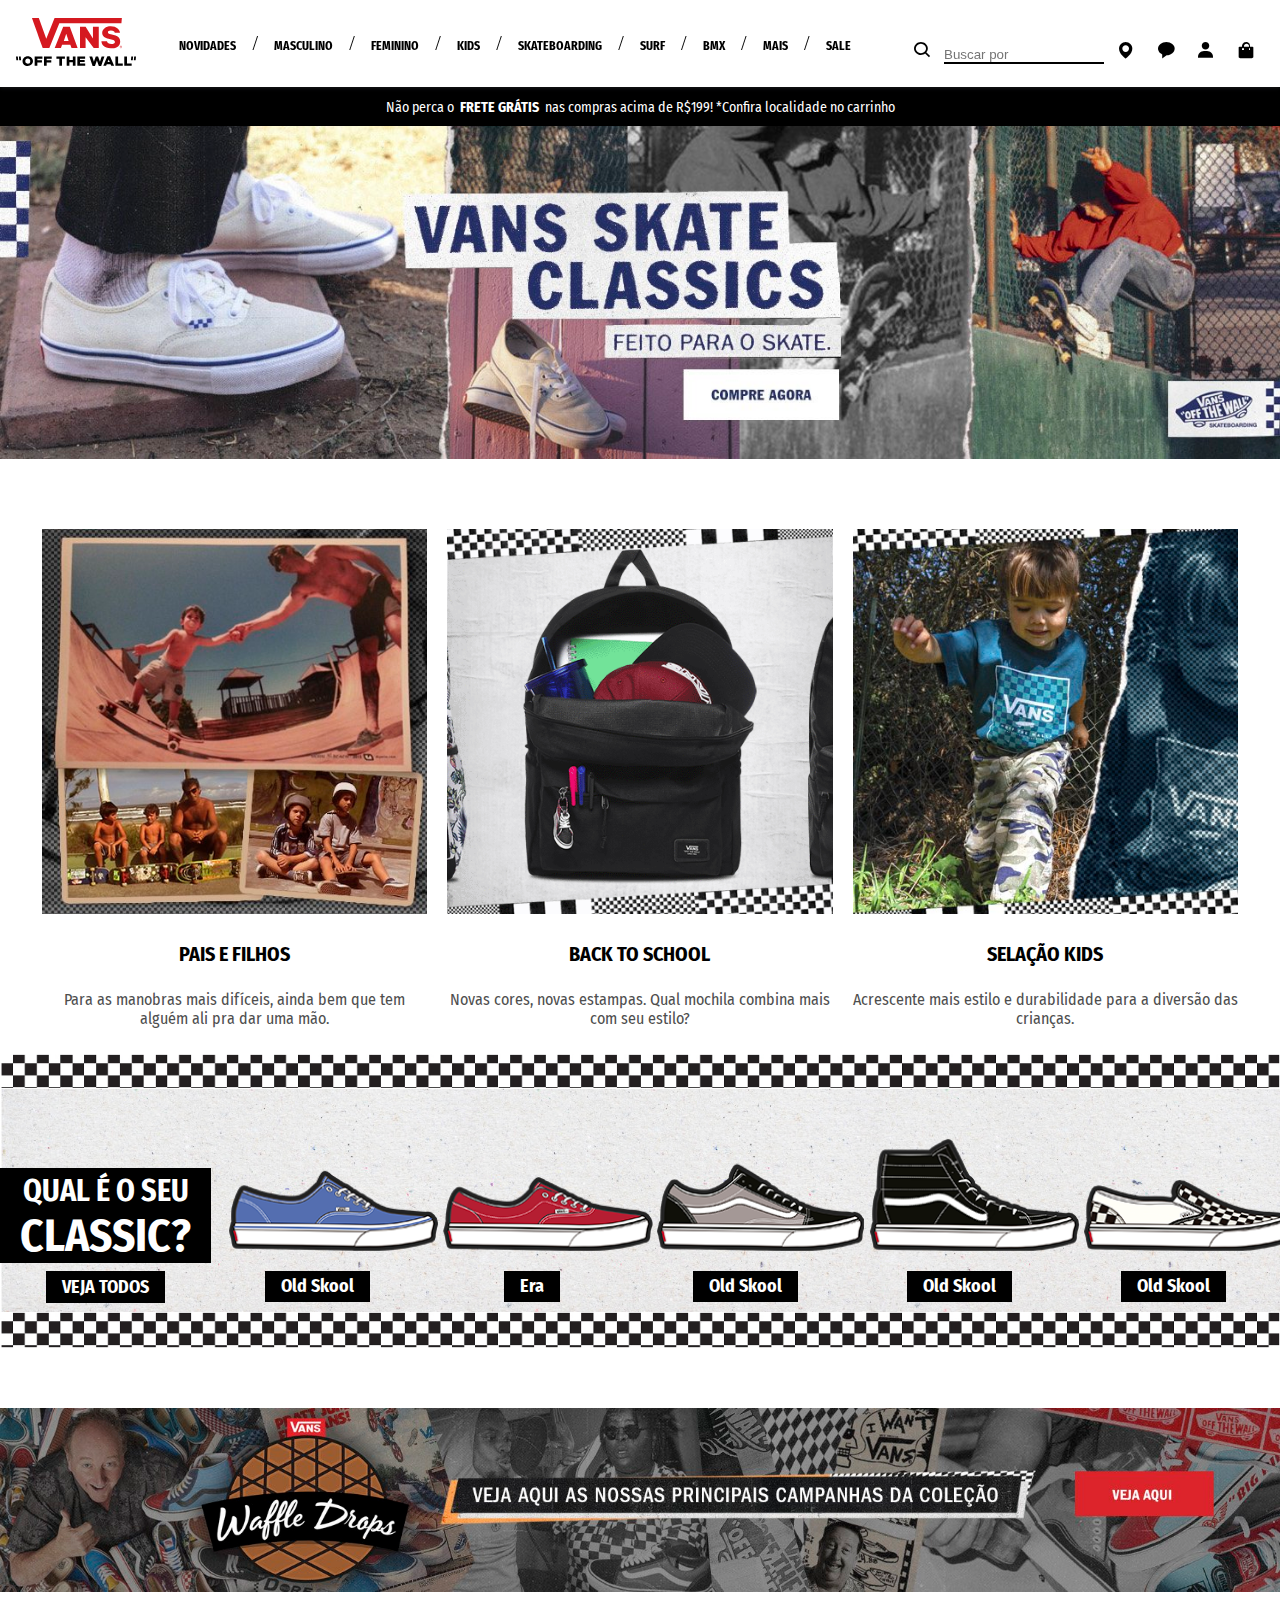
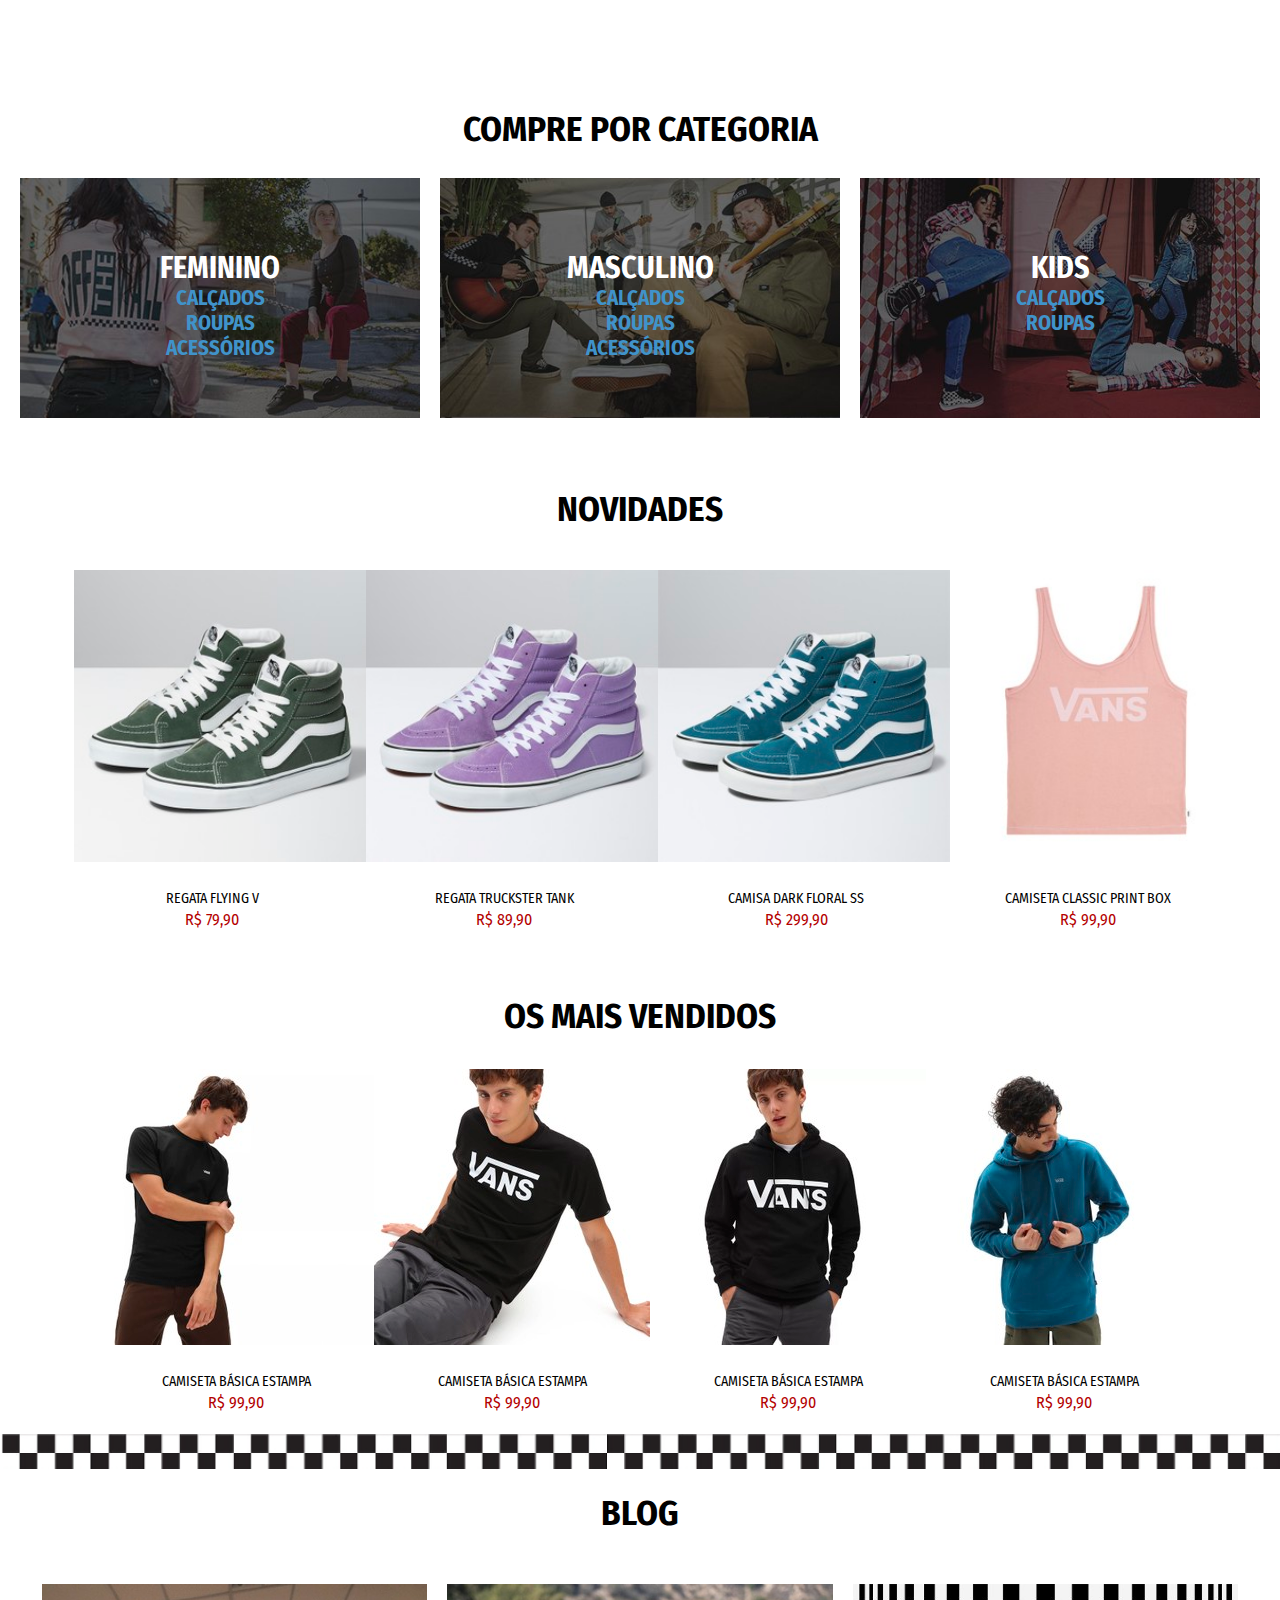
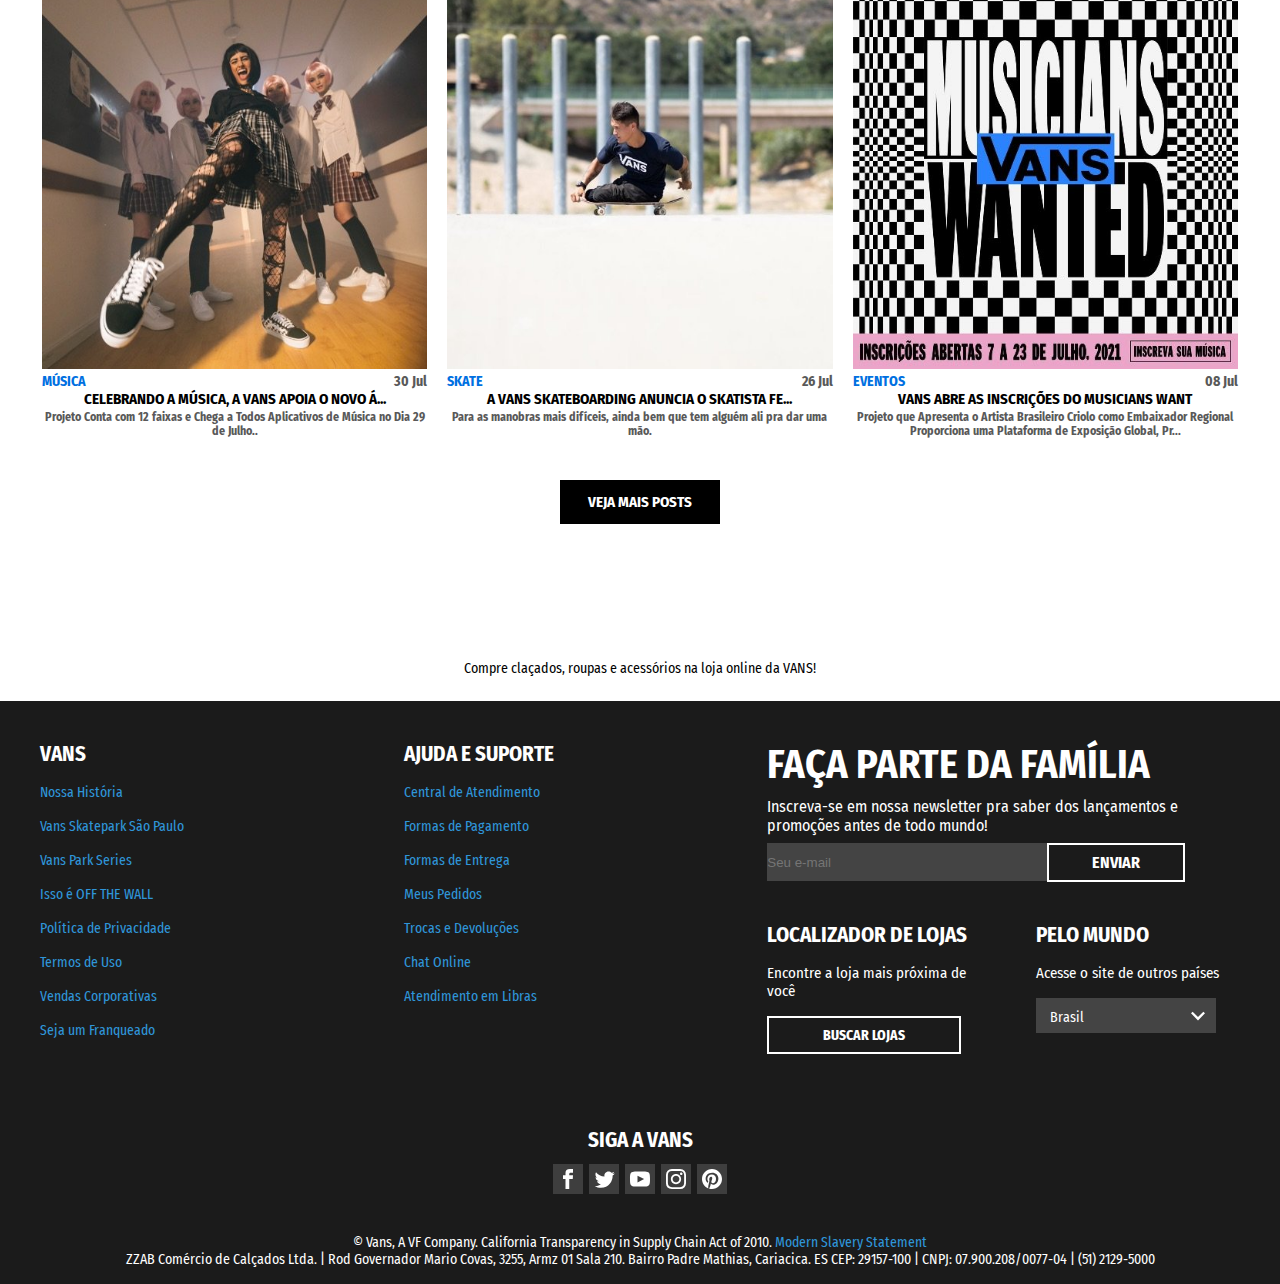
==== index.html @ bdd68782 "Adição de arquivos" ====
<!DOCTYPE html>
<html lang="en">

<head>
  <meta charset="UTF-8">
  <meta http-equiv="X-UA-Compatible" content="IE=edge">
  <meta name="viewport" content="width=device-width, initial-scale=1.0">
  <title>Vans, Tênis, Roupas, Acessórios e mais. Entre e conheça!</title>
  <link rel="icon" href="assets/img-home/vans-logo-favicon.png">
  <link rel="stylesheet" href="assets/css/style.css">
  <link href='https://unpkg.com/boxicons@2.0.8/css/boxicons.min.css' rel='stylesheet'>
</head>

<body>
  <div class="wrapper-body">
    <!-- *** HEADER *** -->
    <header class="l-header">
      <nav class="nav">
        <div class="nav__logo">
          <a href="#"><img src="assets/img-home/vans-schutz-2021-28-hotfix_1-version.svg" alt=""></a>
        </div>
        <div class="nav__menu" id="nav-menu">
          <ul class="nav__list">
            <li class="nav__item"><a href="#" class="nav__link">NOVIDADES</a></li> /
            <li class="nav__item"><a href="#" class="nav__link">MASCULINO</a></li> /
            <li class="nav__item"><a href="#" class="nav__link">FEMININO</a></li> /
            <li class="nav__item"><a href="#" class="nav__link">KIDS</a></li> /
            <li class="nav__item"><a href="#" class="nav__link">SKATEBOARDING</a></li> /
            <li class="nav__item"><a href="#" class="nav__link">SURF</a></li> /
            <li class="nav__item"><a href="#" class="nav__link">BMX</a></li> /
            <li class="nav__item"><a href="#" class="nav__link">MAIS</a></li> /
            <li class="nav__item"><a href="#" class="nav__link">SALE</a></li>
          </ul>
        </div>
        <div class="tool__menu" id="nav-ferramentas">
          <ul class="tool__list">
            <li class="tool__item"><a href="#"></a><i class='bx bx-search'></i></a></li>
            <li class="tool__item"><input class="busca" type="text" placeholder="Buscar por"></li>
            <li class="tool__item"><a href="#"><i class='bx bxs-map'></i></a></li>
            <li class="tool__item"><a href="#"><i class='bx bxs-message-rounded'></i></a></li>
            <li class="tool__item"><a href="#"><i class='bx bxs-user'></i></a></li>
            <li class="tool__item"><a href="#"><i class='bx bxs-shopping-bag'></i></a></li>
          </ul>
        </div>
      </nav>
    </header>
    <!--*** HOME ***-->
    <!--=== CARROSSEL PRETO ===-->
    <div class="carrossel-preto">
      <div class="lista-carrossel">
        <p>Não perca o &nbsp <b> FRETE GRÁTIS</b>&nbsp nas compras acima de R$199! *Confira localidade no carrinho
        </p>
      </div>
    </div>
    <!--=== BUNNER 1 ===-->
    <div class="bunner-um">
      <img src="assets/img-home/1.0.capa.SkateClassics2-hero.jpg" alt="">
    </div>
    <!--=== MOSAICO COLEÇÕES ===-->
    <div class="mosaico">
      <div class="lista-mosaico">
        <div class="display-mosaico">
          <div class="mosaico-img">
            <img src="assets/img-home/2.1.FathersDay-sec.jpg" alt="SELEÇÕES KIDS">
          </div>
          <div class="mosaico-title">
            <span>PAIS E FILHOS</span>
          </div>
          <div class="mosaico-content">
            <span>Para as manobras mais difíceis, ainda bem que tem alguém ali pra dar uma mão.</span>
          </div>
        </div>
        <div class="display-mosaico">
          <div class="mosaico-img">
            <img src="assets/img-home/2.2.comfycush2.jpg" alt="SELEÇÕES KIDS">
          </div>
          <div class="mosaico-title">
            <span>BACK TO SCHOOL</span>
          </div>
          <div class="mosaico-content">
            <span>Novas cores, novas estampas. Qual mochila combina mais com seu estilo?</span>
          </div>
        </div>
        <div class="display-mosaico">
          <div class="mosaico-img">
            <img src="assets/img-home/2.3.Kids-Sec.jpg" alt="SELEÇÕES KIDS">
          </div>
          <div class="mosaico-title">
            <span>SELAÇÃO KIDS</span>
          </div>
          <div class="mosaico-content">
            <span>Acrescente mais estilo e durabilidade para a diversão das crianças.</span>
          </div>
        </div>
      </div>
    </div>
    <!--=== DISPLAY CLASSICS ===-->
    <div class="classics">
      <div class="quadriculado">
        <img src="assets/img-home/quadricuolado-vans-final.jpg" alt="">
      </div>
      <div class="display-classic">
        <div class="display-tenis">
          <div class="lista__tenis">
            <div class="bloco-tenis">
              <div class="qual-classic">
                <p class="qual">QUAL É O SEU</p>
                <p class="classic">CLASSIC?</p>
              </div>
              <p class="button-tenis">VEJA TODOS</p>
            </div>
            <div class="bloco-tenis">
              <img class="tenis" src="assets/img-home/3.1.banner-1-schutz-2021-28-hotfix_1-version.png" alt="">
              <p class="button-tenis">Old Skool</p>
            </div>
            <div class="bloco-tenis">
              <img class="tenis" src="assets/img-home/3.2.banner-2-schutz-2021-28-hotfix_1-version.png" alt="">
              <p class="button-tenis">Era</p>
            </div>
            <div class="bloco-tenis">
              <img class="tenis" src="assets/img-home/3.3.anner-3-schutz-2021-28-hotfix_1-version.png" alt="">
              <p class="button-tenis">Old Skool</p>
            </div>
            <div class="bloco-tenis">
              <img class="tenis" src="assets/img-home/3.4.banner-4-schutz-2021-28-hotfix_1-version.png" alt="">
              <p class="button-tenis">Old Skool</p>
            </div>
            <div class="bloco-tenis">
              <img class="tenis" src="assets/img-home/3.5.banner-5-schutz-2021-28-hotfix_1-version.png" alt="">
              <p class="button-tenis">Old Skool</p>
            </div>
          </div>
        </div>
      </div>
      <div>
        <img class="fundo-papel" src="assets/img-home/fundo-papel-vans.jpg" alt="">
      </div>
      <div class="quadriculado">
        <img src="assets/img-home/quadricuolado-vans-final.jpg" alt="">
      </div>
    </div>
    <!--=== BUNNER 2 ===-->
    <div class="bunner-dois">
      <a href=""><img src="assets/img-home/4.1.capa.waffledrops-B5.jpg" alt=""></a>
    </div>
    <!--=== COMPRE POR CATEGORIA ====-->
    <div class="categoria-main">
      <span class="title-main">COMPRE POR CATEGORIA</span>
      <div class="categoria">
        <div class="lista-categoria">
          <div class="display-categoria">
            <div class="categoria-contents">
              <div class="categoria-title">
                <span>FEMININO</span>
              </div>
              <div class="categoria-subtitulo">
                <p>CALÇADOS</p>
                <p>ROUPAS</p>
                <p>ACESSÓRIOS</p>
              </div>
            </div>
            <div class="categoria-img">
              <img src="assets/img-home/5.3.banner-vanswoman.jpg" alt="Mulheres">
            </div>
          </div>
          <div class="display-categoria">
            <div class="categoria-contents">
              <div class="categoria-title">
                <span>MASCULINO</span>
              </div>
              <div class="categoria-subtitulo">
                <p>CALÇADOS</p>
                <p>ROUPAS</p>
                <p>ACESSÓRIOS</p>
              </div>
            </div>
            <div class="categoria-img">
              <img src="assets/img-home/5.2.banner-vansmens.jpg" alt="Homens">
            </div>
          </div>
          <div class="display-categoria">
            <div class="categoria-contents">
              <div class="categoria-title">
                <span>KIDS</span>
              </div>
              <div class="categoria-subtitulo">
                <p>CALÇADOS
                  <p />
                <p>ROUPAS</p>
              </div>
            </div>
            <div class="categoria-img">
              <img src="assets/img-home/5.1.banner-vanskids.jpg" alt="Crianças">
            </div>
          </div>
        </div>
      </div>
    </div>
    <!--===  NOVIDADES ===-->
    <div class="novidades">
      <div class="title-main">
        <span>NOVIDADES</span>
      </div>
      <div class="novidades-container">
        <div id="slider">
          <input type="radio" name="slider" id="slide1" checked>
          <input type="radio" name="slider" id="slide2">
          <input type="radio" name="slider" id="slide3">
          <input type="radio" name="slider" id="slide4">
          <div id="slides">
            <div id="overflow">
              <div class="inner">
                <div class="slide slide_1">
                  <div class="slide-content">
                    <div class="produto-slide-novidades">
                      <div class="img-novidades">
                        <img src="assets/img-home/6.1.1002001090030U-01-BASEIMAGE-Midres.jpg" alt="">
                      </div>
                      <div class="nome-produto">
                        <p>REGATA FLYING V</p>
                      </div>
                      <div class="preco-produto">R$ 79,90</div>
                    </div>
                    <div class="produto-slide-novidades">
                      <div class="img-novidades">
                        <img src="assets/img-home/6.2.1002001090029U-01-BASEIMAGE-Midres.jpg" alt="">
                      </div>
                      <div class="nome-produto">
                        <p>REGATA TRUCKSTER TANK</p>
                      </div>
                      <div class="preco-produto">
                        R$ 89,90
                      </div>
                    </div>
                    <div class="produto-slide-novidades">
                      <div class="img-novidades">
                        <img src="assets/img-home/6.3.1002001090026U-01-BASEIMAGE-Midres.jpg" alt="">
                      </div>
                      <div class="nome-produto">
                        <p>CAMISA DARK FLORAL SS</p>
                      </div>
                      <div class="preco-produto">
                        R$ 299,90
                      </div>
                    </div>
                    <div class="produto-slide-novidades">
                      <div class="img-novidades">
                        <img src="assets/img-home/6..4700601160001U-01-BASEIMAGE-Midres.jpg" alt="">
                      </div>
                      <div class="nome-produto">
                        <p>CAMISETA CLASSIC PRINT BOX</p>
                      </div>
                      <div class="preco-produto">
                        R$ 99,90
                      </div>
                    </div>
                  </div>
                </div>
                <div class="slide slide_2">
                  <div class="slide-content">
                    <div class="produto-slide-novidades">
                      <div class="img-novidades">
                        <img src="assets/img-home/6.5.4700600510022U-01-BASEIMAGE-Midres.jpg" alt="">
                      </div>
                      <div class="nome-produto">
                        <p>CAMISETA BÁSICA ESTAMPA</p>
                      </div>
                      <div class="preco-produto">
                        R$ 99,90
                      </div>
                    </div>
                    <div class="produto-slide-novidades">
                      <div class="img-novidades">
                        <img src="assets/img-home/6.6.4701605680001U-01-BASEIMAGE-Midres.jpg" alt="">
                      </div>
                      <div class="nome-produto">
                        <p>CAMISETA BÁSICA ESTAMPA</p>
                      </div>
                      <div class="preco-produto">
                        R$ 99,90
                      </div>
                    </div>
                    <div class="produto-slide-novidades">
                      <div class="img-novidades">
                        <img src="assets/img-home/6.7..4700600350005U-01-BASEIMAGE-Midres.jpg" alt="">
                      </div>
                      <div class="nome-produto">
                        <p>CAMISETA BÁSICA ESTAMPA</p>
                      </div>
                      <div class="preco-produto">
                        R$ 99,90
                      </div>
                    </div>
                    <div class="produto-slide-novidades">
                      <div class="img-novidades">
                        <img src="assets/img-home/6.8.4701601290008U-01-BASEIMAGE-Midres.jpg" alt="">
                      </div>
                      <div class="nome-produto">
                        <p>CAMISETA BÁSICA ESTAMPA</p>
                      </div>
                      <div class="preco-produto">
                        R$ 99,90
                      </div>
                    </div>
                  </div>
                </div>
                <div class="slide slide_3">
                  <div class="slide-content">
                    <div class="produto-slide-novidades">
                      <div class="img-novidades">
                        <img src="assets/img-home/6.9.4700600510024U-01-BASEIMAGE-Midres.jpg" alt="">
                      </div>
                      <div class="nome-produto">
                        <p>CAMISETA BÁSICA ESTAMPA</p>
                      </div>
                      <div class="preco-produto">
                        R$ 99,90
                      </div>
                    </div>
                    <div class="produto-slide-novidades">
                      <div class="img-novidades">
                        <img src="assets/img-home/6.10.4701601290009U-01-BASEIMAGE-Midres.jpg" alt="">
                      </div>
                      <div class="nome-produto">
                        <p>CAMISETA BÁSICA ESTAMPA</p>
                      </div>
                      <div class="preco-produto">
                        R$ 99,90
                      </div>
                    </div>
                    <div class="produto-slide-novidades">
                      <div class="img-novidades">
                        <img src="assets/img-home/6.11.4700601180002U-01-BASEIMAGE-Midres.jpg" alt="">
                      </div>
                      <div class="nome-produto">
                        <p>CAMISETA BÁSICA ESTAMPA</p>
                      </div>
                      <div class="preco-produto">
                        R$ 99,90
                      </div>
                    </div>
                    <div class="produto-slide-novidades">
                      <div class="img-novidades">
                        <img src="assets/img-home/6.12.4701600530003U-01-BASEIMAGE-Midres.jpg" alt="">
                      </div>
                      <div class="nome-produto">
                        <p>CAMISETA BÁSICA ESTAMPA</p>
                      </div>
                      <div class="preco-produto">
                        R$ 99,90
                      </div>

                    </div>
                  </div>
                </div>
                <div class="slide slide_4">
                  <!-- inicio conteudo slide_4-->
                  <div class="slide-content">
                    <div class="produto-slide-novidades">
                      <div class="img-novidades">
                        <img src="assets/img-home/7.1.4700601230002U-01-BASEIMAGE-Midres.jpg" alt="">
                      </div>
                      <div class="nome-produto">
                        <p>CAMISETA BÁSICA ESTAMPA</p>
                      </div>
                      <div class="preco-produto">
                        R$ 99,90
                      </div>
                    </div>
                    <div class="produto-slide-novidades">
                      <div class="img-novidades">
                        <img src="assets/img-home/7.2.4701000830005U-01-BASEIMAGE-Midres.jpg" alt="">
                      </div>
                      <div class="nome-produto">
                        <p>CAMISETA BÁSICA ESTAMPA</p>
                      </div>
                      <div class="preco-produto">
                        R$ 99,90
                      </div>
                    </div>
                    <div class="produto-slide-novidades">
                      <div class="img-novidades">
                        <img src="assets/img-home/7.3.4701603210004U-01-BASEIMAGE-Midres.jpg" alt="">
                      </div>
                      <div class="nome-produto">
                        <p>CAMISETA BÁSICA ESTAMPA</p>
                      </div>
                      <div class="preco-produto">
                        R$ 99,90
                      </div>
                    </div>
                    <div class="produto-slide-novidades">
                      <div class="img-novidades">
                        <img src="assets/img-home/7.4.4702001610003U-01-BASEIMAGE-Midres.jpg" alt="">
                      </div>
                      <div class="nome-produto">
                        <p>CAMISETA BÁSICA ESTAMPA</p>
                      </div>
                      <div class="preco-produto">
                        R$ 99,90
                      </div>
                    </div>
                  </div>
                </div>
              </div>
            </div>
          </div>
          <div id="controls">
            <label for="slide1"></label>
            <label for="slide2"></label>
            <label for="slide3"></label>
            <label for="slide4"></label>
          </div>
        </div>
      </div>
    </div>
    <!--=== OS MAIS VENDIDOS ===-->
    <div class="mais-vendidos">
      <div class="title-main">
        <span> OS MAIS VENDIDOS </span>
      </div>
      <div class="mais-vendidos-container">
        <div id="slider-v">
          <input type="radio" name="slider-v" id="slide1-v" checked>
          <input type="radio" name="slider-v" id="slide2-v">
          <input type="radio" name="slider-v" id="slide3-v">
          <input type="radio" name="slider-v" id="slide4-v">
          <div id="slides-v">
            <div id="overflow-v">
              <div class="inner-v">
                <div class="slide-v slide_1">
                  <div class="slide-content-v">
                    <div class="produto-slide-novidades">
                      <div class="img-novidades">
                        <img src="assets/img-home/7.1..4701600530003U-01-BASEIMAGE-dres.jpg" alt="">
                      </div>
                      <div class="nome-produto">
                        <p>CAMISETA BÁSICA ESTAMPA</p>
                      </div>
                      <div class="preco-produto">
                        R$ 99,90
                      </div>
                    </div>
                    <div class="produto-slide-novidades">
                      <div class="img-novidades">
                        <img src="assets/img-home/7.2..8.4701603210004U-01-BASEIMAGE-Midres.jpg" alt="">
                      </div>
                      <div class="nome-produto">
                        <p>CAMISETA BÁSICA ESTAMPA</p>
                      </div>
                      <div class="preco-produto">
                        R$ 99,90
                      </div>
                    </div>
                    <div class="produto-slide-novidades">
                      <div class="img-novidades">
                        <img src="assets/img-home/7.3..8.4701000830005U-01-BASEIMAGE-Midres.jpg" alt="">
                      </div>
                      <div class="nome-produto">
                        <p>CAMISETA BÁSICA ESTAMPA</p>
                      </div>
                      <div class="preco-produto">
                        R$ 99,90
                      </div>
                    </div>
                    <div class="produto-slide-novidades">
                      <div class="img-novidades">
                        <img src="assets/img-home/7.4..4701000050002U-01-BASEIMAGE-Midres.jpg" alt="">
                      </div>
                      <div class="nome-produto">
                        <p>CAMISETA BÁSICA ESTAMPA</p>
                      </div>
                      <div class="preco-produto">
                        R$ 99,90
                      </div>
                    </div>
                  </div>
                </div>
                <div class="slide-v slide_2">
                  <div class="slide-content-v">

                    <div class="produto-slide-novidades">
                      <div class="img-novidades">
                        <img src="assets/img-home/7.5..4701603200017U-01-BASEIMAGE-Midres.jpg" alt="">
                      </div>
                      <div class="nome-produto">
                        <p>CAMISETA BÁSICA ESTAMPA</p>
                      </div>
                      <div class="preco-produto">
                        R$ 99,90
                      </div>
                    </div>
                    <div class="produto-slide-novidades">
                      <div class="img-novidades">
                        <img src="assets/img-home/7.6..4702001650001U-01-BASEIMAGE-Midres.jpg" alt="">
                      </div>
                      <div class="nome-produto">
                        <p>CAMISETA BÁSICA ESTAMPA</p>
                      </div>
                      <div class="preco-produto">
                        R$ 99,90
                      </div>
                    </div>
                    <div class="produto-slide-novidades">
                      <div class="img-novidades">
                        <img src="assets/img-home/7.7..4701600530004U-01-BASEIMAGE-Midres.jpg" alt="">
                      </div>
                      <div class="nome-produto">
                        <p>CAMISETA BÁSICA ESTAMPA</p>
                      </div>
                      <div class="preco-produto">
                        R$ 99,90
                      </div>
                    </div>
                    <div class="produto-slide-novidades">
                      <div class="img-novidades">
                        <img src="assets/img-home/7.8...4701603380001U-01-BASEIMAGE-Midres.jpg" alt="">
                      </div>
                      <div class="nome-produto">
                        <p>CAMISETA BÁSICA ESTAMPA</p>
                      </div>
                      <div class="preco-produto">
                        R$ 99,90
                      </div>
                    </div>
                  </div>
                </div>
                <div class="slide-v slide_3">
                  <div class="slide-content-v">
                    <div class="produto-slide-novidades">
                      <div class="img-novidades">
                        <img src="assets/img-home/7.9..4701000040001U-01-BASEIMAGE-Midres.jpg" alt="">
                      </div>
                      <div class="nome-produto">
                        <p>CAMISETA BÁSICA ESTAMPA</p>
                      </div>
                      <div class="preco-produto">
                        R$ 99,90
                      </div>
                    </div>
                    <div class="produto-slide-novidades">
                      <div class="img-novidades">
                        <img src="assets/img-home/7.10...4701603200016U-01-BASEIMAGE-Midres.jpg" alt="">
                      </div>
                      <div class="nome-produto">
                        <p>CAMISETA BÁSICA ESTAMPA</p>
                      </div>
                      <div class="preco-produto">
                        R$ 99,90
                      </div>
                    </div>
                    <div class="produto-slide-novidades">
                      <div class="img-novidades">
                        <img src="assets/img-home/7.11.4702001700001U-01-BASEIMAGE-Midres.jpg" alt="">
                      </div>
                      <div class="nome-produto">
                        <p>CAMISETA BÁSICA ESTAMPA</p>
                      </div>
                      <div class="preco-produto">
                        R$ 99,90
                      </div>
                    </div>
                    <div class="produto-slide-novidades">
                      <div class="img-novidades">
                        <img src="assets/img-home/7.12..4702001610003U-01-BASEIMAGE-Midres.png" alt="">
                      </div>
                      <div class="nome-produto">
                        <p>CAMISETA BÁSICA ESTAMPA</p>
                      </div>
                      <div class="preco-produto">
                        R$ 99,90
                      </div>
                    </div>
                  </div>
                </div>
                <div class="slide-v slide_4">
                  <div class="slide-content-v">
                    <div class="produto-slide-novidades">
                      <div class="img-novidades">
                        <img src="assets/img-home/7.13..4701000820002U-01-BASEIMAGE-Midres.jpg" alt="">
                      </div>
                      <div class="nome-produto">
                        <p>CAMISETA BÁSICA ESTAMPA</p>
                      </div>
                      <div class="preco-produto">
                        R$ 99,90
                      </div>
                    </div>
                    <div class="produto-slide-novidades">
                      <div class="img-novidades">
                        <img src="assets/img-home/7.14..4701604620002U-01-BASEIMAGE-Midres.jpg" alt="">
                      </div>
                      <div class="nome-produto">
                        <p>CAMISETA BÁSICA ESTAMPA</p>
                      </div>
                      <div class="preco-produto">
                        R$ 99,90
                      </div>
                    </div>
                    <div class="produto-slide-novidades">
                      <div class="img-novidades">
                        <img src="assets/img-home/7.15..4702001570005U-01-BASEIMAGE-Midres.png" alt="">
                      </div>
                      <div class="nome-produto">
                        <p>CAMISETA BÁSICA ESTAMPA</p>
                      </div>
                      <div class="preco-produto">
                        R$ 99,90
                      </div>
                    </div>
                    <div class="produto-slide-novidades">
                      <div class="img-novidades">
                        <img src="assets/img-home/7.16..4701600530001U-01-BASEIMAGE-Midres.jpg" alt="">
                      </div>
                      <div class="nome-produto">
                        <p>CAMISETA BÁSICA ESTAMPA</p>
                      </div>
                      <div class="preco-produto">
                        R$ 99,90
                      </div>
                    </div>
                  </div>
                </div>
              </div>
            </div>
          </div>
          <div id="controls-v">
            <label for="slide1-v"></label>
            <label for="slide2-v"></label>
            <label for="slide3-v"></label>
            <label for="slide4-v"></label>
          </div>
        </div>
      </div>
    </div>
    <!--=== faixa quadriculada única ===-->
    <div class="faixa-quadriculada">
      <div class="overflow-quadriculado">
        <img src="assets/img-home/quadricuolado-vans-final - Copia.png" alt="">
      </div>
    </div>
    <!--=== BLOG ===-->
    <div class="blog">
      <div class="title-main-blog">
        <span>BLOG</span>
      </div>
      <div class="blog-container">
        <div class="lista-blog">
          <div class="display-blog">
            <div class="blog-img">
              <img src="assets/img-home/8.1.7fd6e87f-b449-4e8f-86b7-dc956e84dd21.jpg" alt="SELEÇÕES KIDS">
            </div>
            <div class="content-event">
              <div class="evento">
                <div class="tipo-evento">
                  <p>MÚSICA</p>
                </div>
                <div class="data-evento">
                  <p>30 Jul</p>
                </div>
              </div>
              <div class="title-event">
                <span>CELEBRANDO A MÚSICA, A VANS APOIA O NOVO Á...</span>
              </div>
              <div class="description-event">
                <span>Projeto Conta com 12 faixas e Chega a Todos Aplicativos de Música no Dia 29 de Julho..</span>
              </div>
            </div>
          </div>
          <div class="display-blog">
            <div class="blog-img">
              <img src="assets/img-home/8.2.3bbd5124-2e03-45cd-9f7e-f1fe9049afb6.jpg" alt="SELEÇÕES KIDS">
            </div>
            <div class="content-event">
              <div class="evento">
                <div class="tipo-evento">
                  <p>SKATE</p>
                </div>
                <div class="data-evento">
                  <p>26 Jul</p>
                </div>
              </div>
              <div class="title-event">
                <span>A VANS SKATEBOARDING ANUNCIA O SKATISTA FE...</span>
              </div>
              <div class="description-event">
                <span>Para as manobras mais difíceis, ainda bem que tem alguém ali pra dar uma mão.</span>
              </div>
            </div>
          </div>
          <div class="display-blog">
            <div class="blog-img">
              <img src="assets/img-home/8.3.5b88d930-28c5-4d9d-bac4-9b9a6b61ea36.jpg" alt="SELEÇÕES KIDS">
            </div>
            <div class="content-event">
              <div class="evento">
                <div class="tipo-evento">
                  <p>EVENTOS</p>
                </div>
                <div class="data-evento">
                  <p>08 Jul</p>
                </div>
              </div>
              <div class="title-event">
                <span>VANS ABRE AS INSCRIÇÕES DO MUSICIANS WANT</span>
              </div>
              <div class="description-event">
                <span>Projeto que Apresenta o Artista Brasileiro Criolo como Embaixador Regional Proporciona uma
                  Plataforma de Exposição Global, Pr...</span>
              </div>
            </div>
          </div>
        </div>
      </div>
      <div class="button-mais-posts">
        <a href="#" class="button-blog">VEJA MAIS POSTS</a>
      </div>
      <div class="compra-na-vans">
        <p>Compre claçados, roupas e acessórios na loja online da VANS!</p>
      </div>
    </div>
    <!--*** FOOTER ***-->
    <div class="footer">
      <div class="footer-container">
        <div class="footer-parte-um">
          <div class="colomn-um">
            <div class="vans-footer">
              <div class="title-footer">
                <p>VANS</p>
              </div>
              <ul>
                <li class="nav-footer"><a href="#">Nossa História</a></li>
                <li class="nav-footer"><a href="#">Vans Skatepark São Paulo</a></li>
                <li class="nav-footer"><a href="#">Vans Park Series</a></li>
                <li class="nav-footer"><a href="#">Isso é OFF THE WALL</a></li>
                <li class="nav-footer"><a href="#">Política de Privacidade</a></li>
                <li class="nav-footer"><a href="#">Termos de Uso</a></li>
                <li class="nav-footer"><a href="#">Vendas Corporativas</a></li>
                <li class="nav-footer"><a href="#">Seja um Franqueado</a></li>
              </ul>
            </div>
          </div>
          <div class="column-dois">
            <div class="ajuda-suport">
              <div class="title-footer">
                <p>AJUDA E SUPORTE</p>
              </div>
              <ul>
                <li class="nav-footer"><a href="#">Central de Atendimento</a></li>
                <li class="nav-footer"><a href="#">Formas de Pagamento</a></li>
                <li class="nav-footer"><a href="#">Formas de Entrega</a></li>
                <li class="nav-footer"><a href="#">Meus Pedidos</a></li>
                <li class="nav-footer"><a href="#">Trocas e Devoluções</a></li>
                <li class="nav-footer"><a href="#">Chat Online</a></li>
                <li class="nav-footer"><a href="#">Atendimento em Libras</a></li>
              </ul>
            </div>
          </div>
          <div class="column-tres">
            <div class="familia">
              <div class="title-familia">
                <span>FAÇA PARTE DA FAMÍLIA</span>
              </div>
              <p>Inscreva-se em nossa newsletter pra saber dos lançamentos e promoções antes de todo mundo!</p>
              <div class="inscrever">
                <input type="text" placeholder="Seu e-mail">
                <div class="button-footer-enviar">
                  <a href="">
                    <p>ENVIAR</p>
                  </a>
                </div>
              </div>
            </div>
            <div class="vans-localizadores">
              <div class="localizador-lojas">
                <div class="title-footer">
                  <p>LOCALIZADOR DE LOJAS</p>
                </div>
                <div class="localizador-content">
                  <p>Encontre a loja mais próxima de você</p>
                </div>
                <div class="button-footer-lojas">
                  <a href="#">
                    <p>BUSCAR LOJAS</p>
                  </a>
                </div>
              </div>
              <div class="pelo-mundo">
                <div class="title-footer">
                  <p>PELO MUNDO</p>
                </div>
                <div class="localizador-content">
                  <p>Acesse o site de outros países</p>
                </div>
                <div class="div-select">
                  <select name="Países">
                    <option value="Brasil">Brasil</option>
                    <option value="Brasil">Japão</option>
                    <option value="Brasil">EUA</option>
                    <option value="Brasil">Austrália</option>
                  </select>
                </div>
              </div>
            </div>
          </div>
        </div>
        <div class="footer-parte-dois">
          <div class="title-footer-sociais">
            <span>SIGA A VANS</span>
          </div>
          <div class="redes-sociais">
            <a href="https://www.facebook.com/vansbrasil" target="_blank"><img src="assets/img-home/icon1-facebook.svg"
                alt=""></a>
            <a href="https://twitter.com/VansBrasil" target="_blank"><img src="assets/img-home/icon2-twitter.svg"
                alt=""></a>
            <a href="https://www.youtube.com/user/VansShoes66" target="_blank"><img
                src="assets/img-home/icon3-youtube.svg" alt=""></a>
            <a href="https://www.instagram.com/vansbrasil/" target="_blank"><img
                src="assets/img-home/icon4-instagram.svg" alt=""></a>
            <a href="https://br.pinterest.com/vans/" target="_blank"><img src="assets/img-home/icon5-pinterest.svg"
                alt=""></a>
          </div>
          <div class="copy-right">
            <p>© Vans, A VF Company. California Transparency in Supply Chain Act of 2010. <a href=""> Modern
                Slavery Statement</a></p>
            <p>ZZAB Comércio de Calçados Ltda. | Rod Governador Mario Covas, 3255, Armz 01 Sala 210. Bairro Padre
              Mathias, Cariacica. ES CEP: 29157-100 | CNPJ: 07.900.208/0077-04 | (51) 2129-5000</p>
          </div>
        </div>
      </div>
    </div>
  </div>
</body>

</html>
---- assets/css/style.css ----
@import url('https://fonts.googleapis.com/css2?family=Fira+Sans+Condensed&family=Fira+Sans+Extra+Condensed&display=swap');

*{
	margin: 0; padding: 0;
}
body{
  margin: 0;
  padding: 0;
}
.clear{
	clear: both; /*correção de elementos flutuantes*/
}
img{
	width: 100%;
}
ul, li {
  margin: 0;
  padding: 0;
  list-style: none;
}
a{
  text-decoration: none;
}
i{
  color: black;
}
iframe, embed, video{
	width: 100%;
}
:root{
  --title-main: 'Fira Sans Condensed', sans-serif;
  --title: 'Fira Sans Condensed', sans-serif;
  --menu-site: 'Fira Sans Extra Condensed', sans-serif;
}
.title-main{
  font-family: var(--title-main);
  font-size: 35px;
  font-weight: bold;
  text-align: center;
  justify-self: center;
}

@media screen and (min-width: 768px){ 
  .wrapper-body{
    overflow-x: hidden ;
  }
  body{
    padding-top: 5rem;
  } 
  /*=== nav ===*/
  .l-header{      
    position: fixed;
    width: 100%;
    display: flex;
    justify-content: space-around;
    top: 0;
    left: 0;
    background-color: #fff;
    box-shadow: 0 1px 4px rgba(146,161,176,.15);  
    z-index: 4;
  }
  .nav{         
    width: 1360px;   
    display: flex;    
    flex-direction: row;
    position: relative;
    top: 0;    
    padding-left: 1rem;
  }
  .nav__logo{
    width: 7.5rem;
    float: left;
    margin-top: 1.1rem;
  }
  .nav__list{
    margin-left: 2rem;
    margin-top: 2rem;
    margin-bottom: 2rem;
    font-size: 20px;
  }
  .nav__item{
    padding: .7rem;
    display: inline;
  }
  .nav__item a {
    font-family: var(--menu-site);
    color: black;
    font-size: 13px;
    font-weight: bold;
  }
  .tool__menu{
    display: flex;
    position:absolute;
    right: 1rem;
  }
  .tool__list{
    margin-top: 2rem;
  }
  .tool__item { 
    display: inline;
    color: black;
    width: 1rem;
  }
  .tool__item i{
    padding: .5rem;
    font-size: 20px;
  }
  .busca {
    width: 160px;
    border-top:  black;
    border-left: black;
    border-right: black;
    border-bottom: solid 2px;
  }
  /*=== CARROSSEL PRETO ===*/
  .carrossel-preto{
    display: flex;
  }
  .lista-carrossel p{
    display: flex;
    font-family: var(--title-main);
  }
  .carrossel-preto{    
    font-size: 14px;
    font-family: var(--titulos-font);
    padding-top: 1.2rem;
    padding-bottom: 0.6rem;
    color: white;
    background-color: black;
    display: flex;
    justify-content: center;
  }
  /*=== MOSAICO COLEÇÕES ===*/
  .mosaico {  
    margin-top: 3.5rem;
    margin-left: 2rem;
    margin-right: 2rem;  
    text-align: center;
    display: flex;        
    justify-content: center;
    align-content: center;
  }
  .lista-mosaico{
    display: flex;  
    width: 1430px;
  }
  .display-mosaico{
    padding: 10px;  
    flex-basis: 100%;
  }
  .mosaico-title{
    margin-top: 1.5rem;
    margin-bottom: 1.5rem;
    font-family: var(--title-main);
    font-size: 20px;
    font-weight:bold;
  }
  .mosaico-content span{
    color: #4e4e4e;
    font-family: var(--title-main);
    font-size: 16px;
  }
  /*=== DISPLAY CLASSICS ===*/
  .classics{
    margin-top: 1rem; 
  }
  .display-classic{
    display: flex;
    justify-content: center; 
    z-index: 1;  
  }
  .display-tenis{
    position: absolute;  
    margin-top: 2vw;
  }
  .lista__tenis{    
    padding-top: 1rem;
    display: flex;
    flex-direction: row;
    justify-self: center;
  }
  .lista__tenis img{   
    width: 100%;
    padding-left: 1rem;
  }
  .qual-classic{
    display: flex;
    flex-direction: column;
    background-color: black;
    padding: 5px 20px 0 20px;
    font-family: var(--title-main);
    font-weight: bold;
    color: white;
    margin-top: 2rem;
    align-content: center
  }
  .qual{
    margin: auto;
    font-size: 30px;
  }
  .classic{
    font-size: 45px;
    font-weight: bold;
  }
  .bloco-tenis {
    justify-content: center;
    align-content: center;
  }
  .button-tenis{
    color: white;  
    text-align: center;
    font-family: var(--title-main);
    font-size: 18px;
    font-weight: bold;
    background: #000;
    width: fit-content;
    margin-top: .5rem;
    margin-left: auto;
    margin-right: auto;
    padding: 0.3rem 1rem;
  }
  .fundo-papel{
    margin-top: -6px;
    margin-bottom: -6px;
    display: flex;
    height: 100%;
  }
  .quadriculado{
    width: 100%;
    height:100%;
    overflow:hidden;
  }
  /*=== BUNNER 2 ===*/
  .bunner-dois img {
    margin-top: 3.5rem;
  }
  /*==== COMPRE POR CATEGORIA ===*/
  .categoria-main{  
    text-align: center;
    margin-top: 7rem;
    margin-bottom: 3.5em;
  }
  .categoria{
    margin-left: 10px;    
    margin-right: 10px;
    margin-top: .5rem;
  }
  .lista-categoria{
    max-width: 1360px;
    display: flex;
    margin: auto;  
  }
  .display-categoria{
    margin-top: 10px;
    padding: 10px;
    display: flex;
    justify-content: center;
  }
  .categoria-contents{
    position: absolute;
    padding-top: 3rem;
  }
  .categoria-title{
    font-family: var(--title-main);
    font-size: 30px;
    font-weight: bold;
    color: white;
    font-weight: bold;
    margin-top: 1.5rem;
  }
  .categoria-subtitulo{
    font-family: var(--title-main);
    color:rgb(64, 147, 202);
    font-size: 1.3rem;
    font-weight: bold;
    padding-bottom: .4rem;
  }
  /*=== NOVIDADES ===*/
  .novidades{
    justify-content: center;
    margin: auto;
    padding-bottom: 100px;
  }
  .novidades img{
    width: 100%;
    padding: .5rem;
  }
  .novidades-container{
    margin-top: 1rem;
  }
  #slider{
    padding-top: 1rem;
    margin: auto;
    width: 1300px;
    max-width: auto;
    text-align: center;
  }
  .slide-content {
    display: flex;
    flex-direction: row;
    justify-content: center;
  }
  .nome-produto{
    margin-top: 1rem;
    color: #000;
    font-family: var(--title);
    font-size: 14px;
    font-weight:lighter;
    font-weight: normal;
  }
  .preco-produto{
  color: rgb(180, 0, 0);
  margin-top: 3px;
  font-family: var(--title);
  }
  #slider input[type=radio]{
    display: none;
  }
  #slider label{
    cursor: pointer;
    text-decoration: none;
  }
  #slides{
    position: relative;
    z-index: 1;
  }
  #overflow{
    width: 100%;
    overflow: hidden;
  }
  #slide1:checked ~ #slides .inner{
    margin-left: 0;
  }
  #slide2:checked ~ #slides .inner{
    margin-left: -100%;
  }
  #slide3:checked ~ #slides .inner{
    margin-left: -200%;
  }
  #slide4:checked ~ #slides .inner{
    margin-left: -300%;
  }
  #slides .inner{
    transition: margin-left 800ms cubic-bezier(0.770, 0.000,0.175,1.000);
    width: 400%;
    line-height: auto;
    height: auto;
  }
  #slides .slide{
    width: 25%;
    float: left;
    display: block;
    height: 100%;
  }
  #controls{
    margin: -180px 0 0 0;
    width: 100%;
    height: 50px;
    position: relative;
  }
  #controls label{
    transition: opacity 0.2s ease-out;
    display: none;
    width: 50px;
    height: 50px;
    opacity: .4;
  }
  #controls label:hover{
    opacity: 1;
  }
  #slide1:checked ~ #controls label:nth-child(2),
  #slide2:checked ~ #controls label:nth-child(3),
  #slide3:checked ~ #controls label:nth-child(4),
  #slide4:checked ~ #controls label:nth-child(1){
    background: url(../img-home/arrow-right.svg) no-repeat;  
    float: right;
    margin: 0 -50px 0 0;  
    display: block;
  }
  #slide1:checked ~ #controls label:nth-last-child(1),
  #slide2:checked ~ #controls label:nth-last-child(4),
  #slide3:checked ~ #controls label:nth-last-child(3),
  #slide4:checked ~ #controls label:nth-last-child(2){
    background: url(../img-home/arrow-left.svg) no-repeat;  
    float: left;
    margin: 0 0 0 -20px;  
    display: block;
  }
  /*=== OS MAIS VENDIDOS ===*/
  .mais-vendidos{
    margin-top: 6em;
  }
  .mais-vendidos img{
    width: 100%;
    padding-bottom: .5rem;
  }
  .mais-vendidos-container{  
    margin-top: 1rem;
    padding-bottom: 7rem; 
  }
  .slide-content-v{
    display: flex;
    flex-direction: row;
    justify-content: center;
  }
  #slider-v{
    padding-top: 1rem;
    margin: auto;
    width: 1300px;
    max-width: auto;
    text-align: center;
  }
  #slider-v input[type=radio]{
    display: none;
  }
  #slider-v label{
    cursor: pointer;
    text-decoration: none;
  }
  #slides-v{
    position: relative;
    z-index: 1;
  }
  #overflow-v{
    width: 100%;
    overflow: hidden;
  }
  #slide1-v:checked ~ #slides-v .inner-v{
    margin-left: 0;
  }
  #slide2-v:checked ~ #slides-v .inner-v{
    margin-left: -100%;
  }
  #slide3-v:checked ~ #slides-v .inner-v{
    margin-left: -200%;
  }
  #slide4-v:checked ~ #slides-v .inner-v{
    margin-left: -300%;
  }
  #slides-v .inner-v{
    transition: margin-left 800ms cubic-bezier(0.770, 0.000,0.175,1.000);
    width: 400%;
    line-height: auto;
    height: auto;
  }
  #slides-v .slide-v{
    width: 25%;
    float: left;
    display: block;
    height: 100%;
  }
  #controls-v{
    margin: -180px 0 0 0;
    width: 100%;
    height: 50px;
    position: relative;
  }
  #controls-v label{
    transition: opacity 0.2s ease-out;
    display: none;
    width: 50px;
    height: 50px;
    opacity: .4;
  }
  #controls-v label:hover{
    opacity: 1;
  }
  #slide1-v:checked ~ #controls-v label:nth-child(2),
  #slide2-v:checked ~ #controls-v label:nth-child(3),
  #slide3-v:checked ~ #controls-v label:nth-child(4),
  #slide4-v:checked ~ #controls-v label:nth-child(1){
    background: url(../img-home/arrow-right.svg) no-repeat;  
    float: right;
    margin: 0 -50px 0 0;  
    display: block;
  }
  #slide1-v:checked ~ #controls-v label:nth-last-child(1),
  #slide2-v:checked ~ #controls-v label:nth-last-child(4),
  #slide3-v:checked ~ #controls-v label:nth-last-child(3),
  #slide4-v:checked ~ #controls-v label:nth-last-child(2){
    background: url(../img-home/arrow-left.svg) no-repeat;  
    float: left;
    margin: 0 0 0 -20px;  
    display: block;
  }
  /*=== faixa quadriculada única ===*/
  .faixa-quadriculada{
    margin-top: 2.5rem;
    display: flex;
    flex-direction: row;
    justify-content: center;
  }
  .overflow-quadriculado{
    overflow: hidden;
    width: 1360px;
  }
  .faixa-quadriculada img{
    width: 150%;
  }
  /*=== BLOG ===*/
  .blog{
    margin-top: 1.2rem;      
  }
  .blog-container{
    margin-top: 2.5rem;
    margin-left: 2rem;
    margin-right: 2rem;  
    text-align: center;
    display: flex;        
    justify-content: center;
    align-content: center;
  }
  .lista-blog{
    width: 1360px;
    display: flex;  
  }
  .display-blog{
    padding: 10px;  
    flex-basis: 100%;
  }
  .title-main-blog{
    font-family: var(--title-main);
    font-size: 35px;
    font-weight: bold;
    text-align: center;
    justify-self: center;
  }
  .evento{
    display: flex;
    justify-content: space-between;
  }
  .tipo-evento{
    font-family:var(--title-main);
    font-size: 14px;
    font-weight:bold;
    color: rgb(0, 112, 225);
  }
  .data-evento{
    font-family:var(--title-main);
    font-size: 14px;
    font-weight:bold;
    color: rgb(89, 89, 89);
  }
  .title-event{
    font-family: var(--title-main);
    font-size: 15px;
    font-weight:bold;
    margin-bottom: .1rem;
  }
  .description-event{
    font-family: var(--title-main);
    font-size: 12px;
    color: rgb(89,89,89);
    font-weight: bold;
  }
  .button-mais-posts{
    margin-top: 2rem;
    display: flex;
    justify-content: center;
    align-self: center;
  }
  .button-blog{
    justify-content: center;
    background-color: black;
    color: #fff;
    padding: 13px 28px;
    font-family: var(--title-main);
    font-size: 15px;
    font-weight: bold;
    align-self: center;
  }
  .mais-posts-blog:hover {
    box-shadow: 0 10px 36px rgba(0,0,0,.15);
  }
  .compra-na-vans{
    font-family: var(--title-main);
    font-size: 14px;
    padding-top: 8.5rem;
    padding-bottom: 1.5rem;
    display: flex;
    justify-content: center;
    color: black;
  }
  /*=== footer ===*/
  .footer{
    background-color: rgb(27, 27, 27);
    display: flex;
    justify-content: center;
  }
  .footer-container{    
    max-width: 1360px;
    display: flex;
    flex-direction: column;
    font-family: var(--title-main);  
  }
  .footer p {
    color: #fff;
  }
  .footer a{  
    font-family: var(--menu-site);
    color: rgb(47, 149, 216);
    font-size: 15px;
  }
  .footer-parte-um{  
    padding: 2.5rem;
    display: grid;
    grid-template-columns: 1fr 1fr 1.3fr;
  }
  .footer p {
    color: #fff;
  }
  .title-footer{
    font-family: var(--title-main);
    color: white;
    font-weight: bold;
    font-size: 21px;
    margin-bottom: 1rem;
  }
  .nav-footer{  
    font-family: var(--title-main);
    color: rgb(59, 177, 255);
    font-size: 14px;
    margin-bottom: 1rem;
  }
  .familia p{
    font-family: var(--title);
    font-size: 16px;
  }
  .title-familia{  
    font-family: var(--title);
    color: white;
    font-weight: bold;
    font-size: 40px;
    margin-bottom: .5rem;
  }
  .inscrever{
    display: flex;
    flex-direction: row;
  }
  .familia input{
    text-decoration: none;
    border: none;
    background-color: #444;
    width: 280px;
    height: 38px;
    margin-top: .5rem;
  }
  .button-footer-enviar{
    font-family: var(--title);
    font-size: 14px;
    font-weight: bold;
    text-align: center;
    margin-top: .5rem;  
    padding: 8px 43px;
    background-color: rgb(27, 27, 27);
    border: 2px solid white;
  }
  .vans-localizadores{
    display: grid;
    grid-template-columns: 1fr 1fr;
    justify-content: center;
    align-content: center;
  }
  .localizador-lojas{
    display: flex;
    flex-direction: column;
    margin-top: 2.5rem;
    margin-right: 1.5rem;
  }
  .localizador-content p{
    font-family: var(--title-main);
    font-size: 15px;
  }
  .pelo-mundo{
    display: flex;
    flex-direction: column;
    margin-top: 2.5rem;
    margin-left: 2rem;  
  }
  .button-footer-lojas{
    font-family: var(--title-main);
    font-size: 14px;
    font-weight: bold;
    text-align: center;
    padding-top: .5rem;
    margin-top: 1rem;
    width: 190px;
    height: 26px;
    background-color: rgb(27, 27, 27);  
    border: 2px solid white;
  }
  .selector-paises{
    margin-top: 1rem;  
    background-color: black;  
    border: 2px solid rgb(255, 255, 255);
  }
  .div-select {   
    width: 180px;  /* Tamanho final do select */
    overflow:hidden; /* Esconde o conteúdo que passar do tamanho especificado */
  }
  .div-select select {background: url(../img-home/arrow-down.svg) no-repeat #444;  /* Imagem de fundo (Seta) */ 
    background-position: 155px center;  /*Posição da imagem do background*/   
    background-size: 14px; 
    margin-top: 1rem;
    width: 220px; /* Tamanho do select, maior que o tamanho da div "div-select" */      
    height:35px; /* altura do select, importante para que tenha a mesma altura em todo os navegadores */  
    font-family: var(--title-main); /* Fonte do Select */  
    font-size:14px; /* Tamanho da Fonte */  
    padding:10px 20px 10px 10px; /* Configurações de padding para posicionar o texto no campo */  
    color:#fff; /* Cor da Fonte */  
    text-indent: 0.01px; /* Remove seta padrão do FireFox */      
    text-overflow: "";  /* Remove seta padrão do FireFox */            
    border: none;
  }  
  .footer-parte-dois{
    margin-top: 2rem;
    color: white;
    display: flex;  
    flex-direction: column;
    justify-content: center;
    align-items: center;
  }
  .title-footer-sociais{
    font-family: var(--title-main);
    color: white;
    font-weight: bold;
    font-size: 21px;
    margin-bottom: .5rem;
  }
  .redes-sociais {
    display: flex;
    flex-direction: row ;
  }
  .redes-sociais a{
    padding: 3px;
    width: 30px;
  }
  .copy-right{
    margin: 2rem 3rem 1rem 3rem;
    font-size: 14px;
    text-align: center;
  }
}
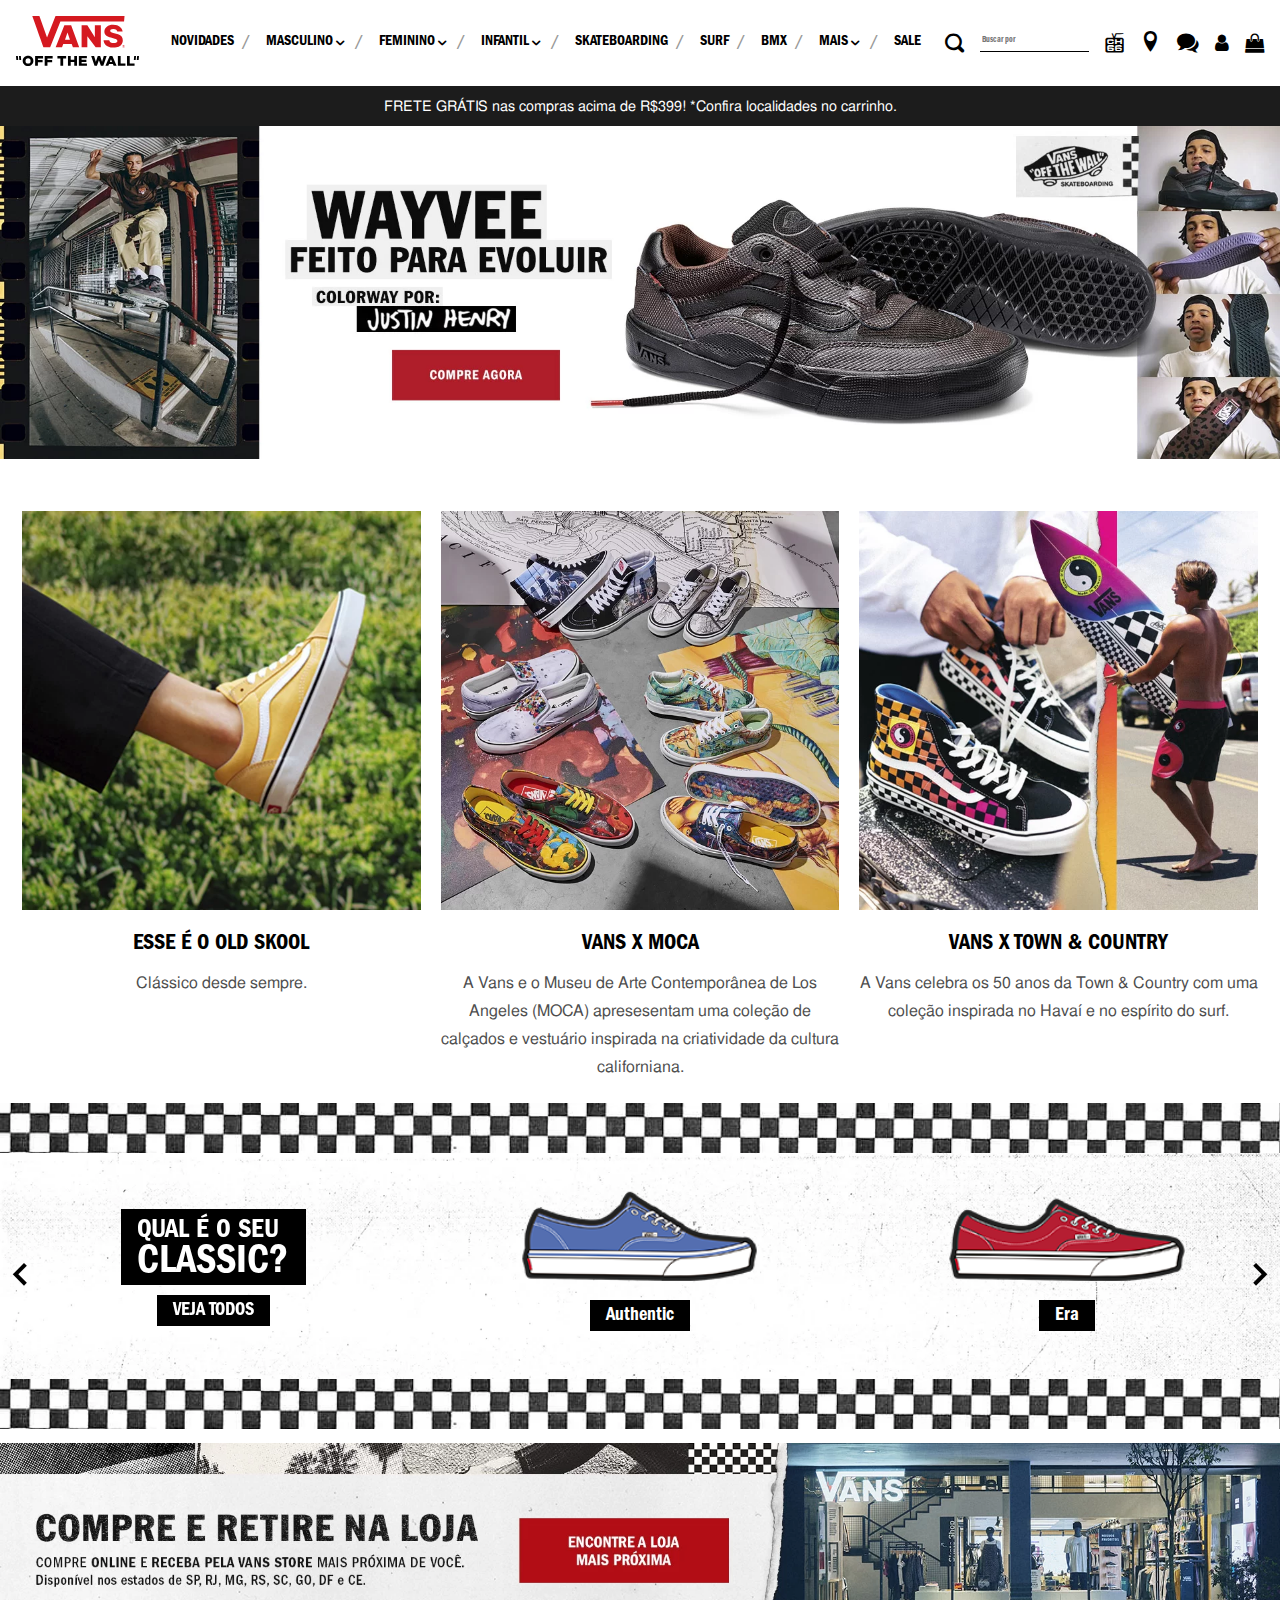
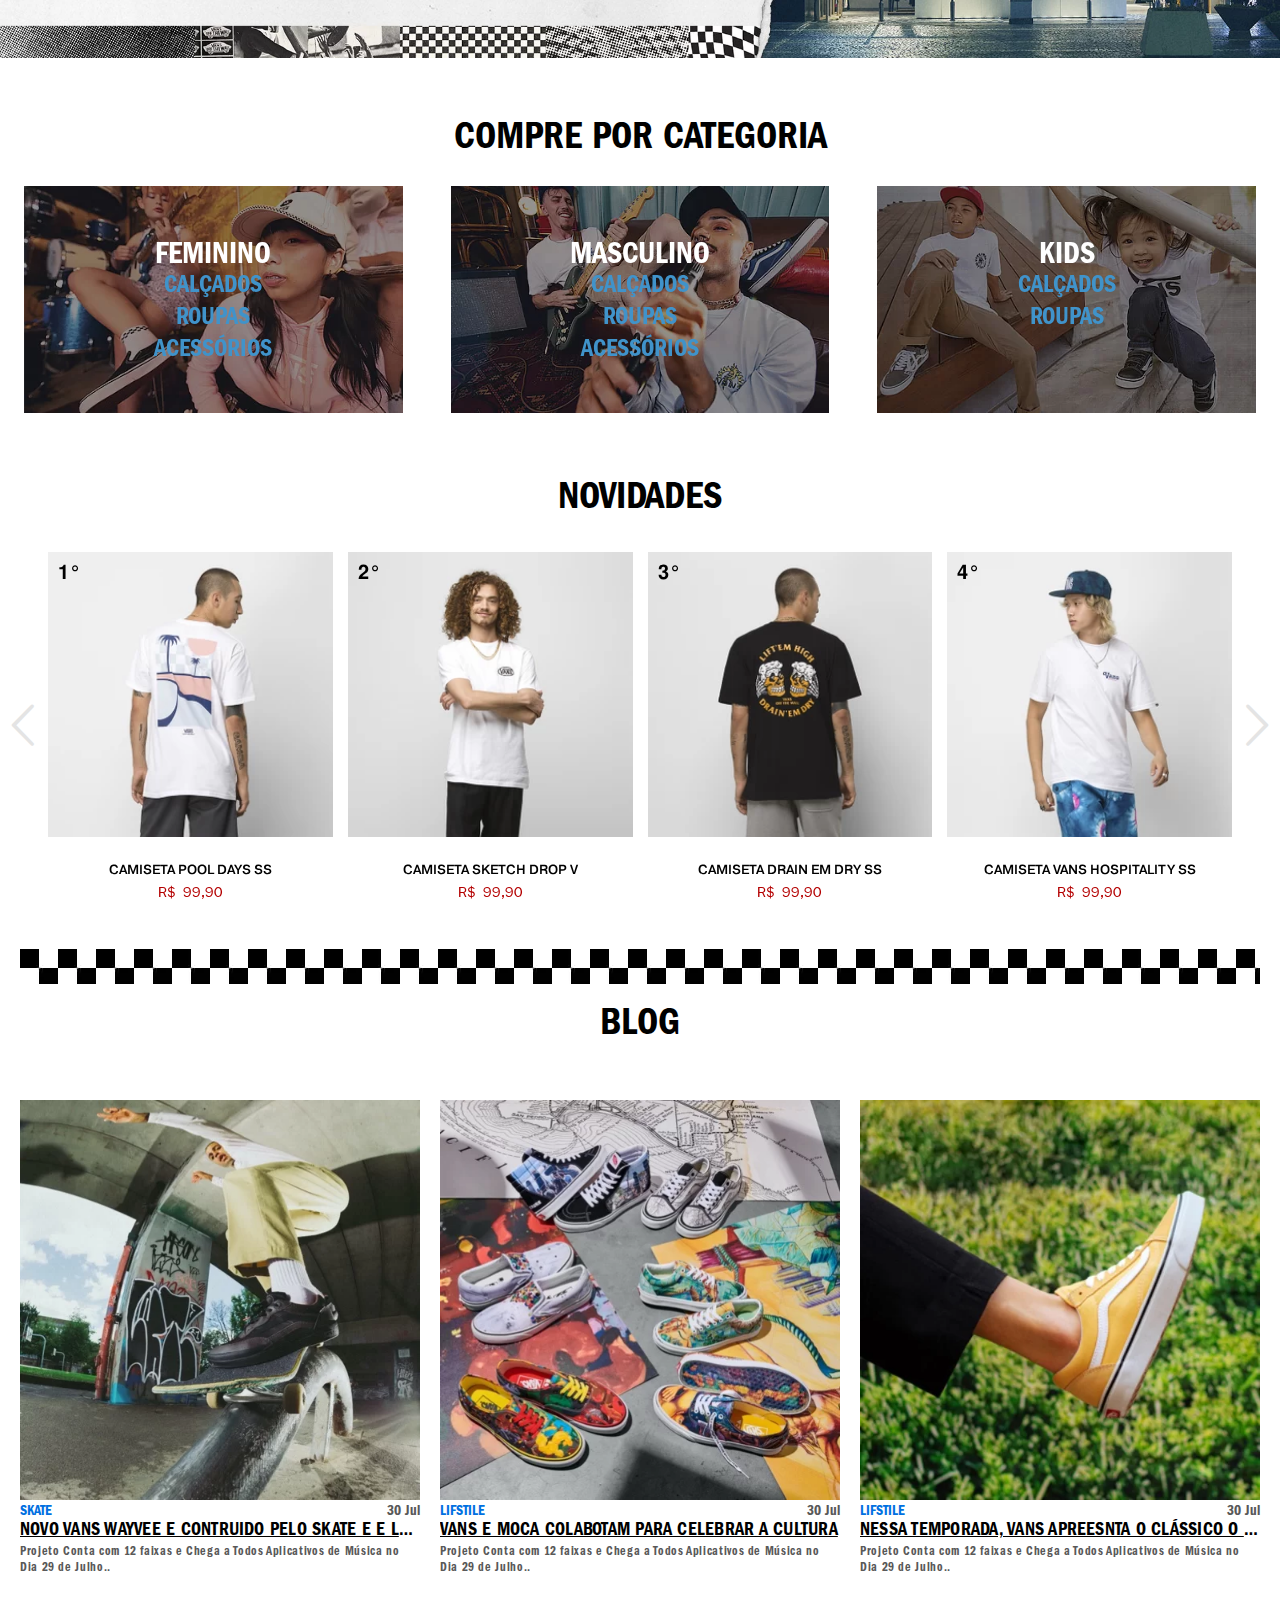
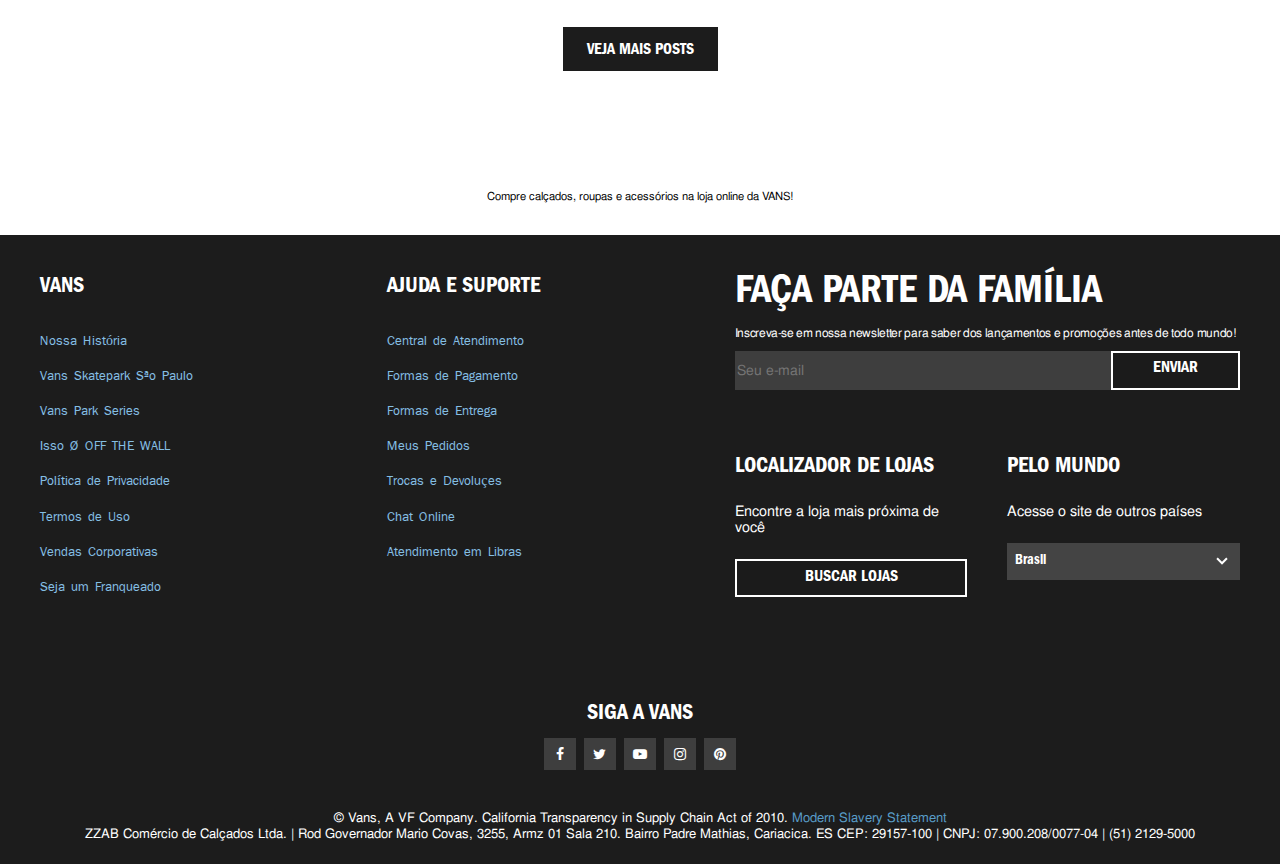
==== commit 6b717f40: "code refactoring" ====
--- a/index.html
+++ b/index.html
@@ -1,835 +1,859 @@
 <!DOCTYPE html>
 <html lang="en">
+	<head>
+		<meta charset="UTF-8" />
+		<meta http-equiv="X-UA-Compatible" content="IE=edge" />
+		<meta name="viewport" content="width=device-width, initial-scale=1.0" />
+		<title>Vans, Tênis, Roupas, Acessórios e mais. Entre e conheça!</title>
+		<link rel="icon" href="assets/icons/favicon-vans.svg" />
+		<link rel="stylesheet" href="./assets/css/reset.css" />
+		<link rel="stylesheet" href="./assets/css/swiper.css" />
+		<link rel="stylesheet" href="./assets/icons/icomoon/style.css" />
+		<link rel="stylesheet" href="./assets/css/base.css" />
+		<link rel="stylesheet" href="./assets/css/chamada.css" />
+		<link rel="stylesheet" href="./assets/css/classics.css" />
+		<link rel="stylesheet" href="./assets/css/banner-1.css" />
+		<link rel="stylesheet" href="./assets/css/banner-2.css" />
+		<link rel="stylesheet" href="./assets/css/categorias.css" />
+		<link rel="stylesheet" href="./assets/css/products.css" />
+		<link rel="stylesheet" href="./assets/css/products__mais-vendidos.css" />
+		<link rel="stylesheet" href="./assets/css/products__novidades.css" />
+		<link rel="stylesheet" href="./assets/css/blog.css" />
+		<link rel="stylesheet" href="./assets/css/footer.css" />
+		<link rel="stylesheet" href="./assets/icons/icomoon/style.css" />
+		<link rel="stylesheet" href="https://unpkg.com/swiper@8/swiper-bundle.min.css"/>
+		<link rel="stylesheet" href="assets/css/header.css" />
+		<link rel="stylesheet" href="assets/css/header__black-bar.css" />
+		<link rel="stylesheet" href="assets/css/header__location-bar.css" />
+	</head>
+	<body>
+		<header class="header">
+			<div class="header-container">
+				<button class="toggle-menu icon-menu"><i></i></button>
+				<button class="toggle-close"><i class=""></i></button>
+				<div class="nav__logo">
+					<a href="#"
+						><img
+							src="assets/img-home/vans-schutz-2021-28-hotfix_1-version.svg"
+							alt=""
+					/></a>
+				</div>
+				<nav class="menu-bar">
+					<div class="nav-menu">
+						<a href="#" class="nav__item">NOVIDADES</a> 
+							<button class="nav__item nav__item--dropdown" data-select-masculino>
+								<a>MASCULINO</a> <i class="icon-chevron-down"></i>
+							</button>
+							<div class="nav__masculino--list--ativo nav__list--dropdown nav__list--dropdown--masculino">
+								<div class="nav__sub-item">
+									<a class="nav__sub-item--titulo" href="#">DESTAQUES</a>
+									<a class="nav__sub-item--category list__blue" href="#">NOVIDADES</a>
+									<a class="nav__sub-item--category list__blue" href="#">WAYVEE JUSTIN HENRY</a>
+									<a class="nav__sub-item--category list__blue" href="#">VANS X MOCA</a>
+									<a class="nav__sub-item--category list__blue" href="#">VANS X TOWN & COUNTRY</a>
+									<a class="nav__sub-item--category list__blue" href="#">VANS X XAPARRAL</a>
+									<a class="nav__sub-item--category list__blue" href="#">BOB ESPONJA GIGLIOTTI</a>
+									<a class="nav__sub-item--category list__blue" href="#">HORROR VANS</a>
+									<a class="nav__sub-item--category list__blue" href="#">WADE GOODALL</a>
+									<a class="nav__sub-item--category list__blue" href="#">CALÇA AUTHENTIC CHINO</a>
+								</div>
+								<div class="nav__sub-item">
+									<a class="nav__sub-item--titulo" href="#">CALÇADOS</a>
+									<a class="nav__sub-item--category list__blue" href="#">Classics +</a>
+									<a class="nav__sub-item--category list__blue" href="#">Skateboarding</a>
+									<a class="nav__sub-item--category list__blue" href="#">Surf</a>
+									<a class="nav__sub-item--category list__blue" href="#">Ultrarange</a>
+									<a class="nav__sub-item--category list__blue" href="#">Chinelo</a>
+									<a class="nav__sub-item--category list__blue" href="#">VEJA TODOS</a>
+								</div>
+								<div class="nav__sub-item">
+									<a class="nav__sub-item--titulo" chref="#">ROUPAS</a>
+									<a class="nav__sub-item--category list__blue" href="#">Bermudas</a>
+									<a class="nav__sub-item--category list__blue" href="#">Boardshort</a>
+									<a class="nav__sub-item--category list__blue" href="#">Calças</a>
+									<a class="nav__sub-item--category list__blue" href="#">Camisas</a>
+									<a class="nav__sub-item--category list__blue" href="#">Camisetas</a>
+									<a class="nav__sub-item--category list__blue" href="#">Jaquetas</a>
+									<a class="nav__sub-item--category list__blue" href="#">Moletom</a>
+									<a class="nav__sub-item--category list__blue" href="#">Regatas</a>
+									<a class="nav__sub-item--category list__blue" href="#">VEJA TODOS</a>
+								</div>
+								<div class="nav__sub-item">
+									<a class="nav__sub-item--titulo" href="#">ACESSÓRIOS</a>
+									<a class="nav__sub-item--category list__blue" href="#">Bonés e Chapéus</a>
+									<a class="nav__sub-item--category list__blue" href="#">Bolsas</a>
+									<a class="nav__sub-item--category list__blue" href="#">Cadarços</a>
+									<a class="nav__sub-item--category list__blue" href="#">Carteiras</a>
+									<a class="nav__sub-item--category list__blue" href="#">Cintos</a>
+									<a class="nav__sub-item--category list__blue" href="#">Toucas</a>
+									<a class="nav__sub-item--category list__blue" href="#">Malas e Mochilas</a>
+									<a class="nav__sub-item--category list__blue" href="#">Meias</a>
+									<a class="nav__sub-item--category list__blue" href="#">Óculos</a>
+									<a class="nav__sub-item--category list__blue" href="#">Pochetes</a>
+									<a class="nav__sub-item--category list__blue" href="#">VEJA TODOS</a>
+								</div>
+							</div> 	
+							<button class="nav__item  nav__item--dropdown" data-select-feminino>
+								<a>FEMININO
+								</a> <i class="icon-chevron-down"></i>
+							</button>
+							<div class="nav__feminino--list--ativo nav__list--dropdown nav__list--dropdown--feminino">
+								<div class="nav__sub-item ">
+									<a class="nav__sub-item--titulo" href="#">DESTAQUES</a>
+									<a class="nav__sub-item--category list__blue" href="#">NOVIDADES</a>
+									<a class="nav__sub-item--category list__blue" href="#">VANS X MOCA</a>
+									<a class="nav__sub-item--category list__blue" href="#">VANS X TOWN & COUNTRY</a>
+									<a class="nav__sub-item--category list__blue" href="#">HORROR VANS</a>
+									<a class="nav__sub-item--category list__blue" href="#">ANAHEIM FACTORY PAISLEY</a>
+									<a class="nav__sub-item--category list__blue" href="#">BOB ESPONJA GIGLIOTTI</a>
+									<a class="nav__sub-item--category list__blue" href="#">BOB ESPONJA SANDY LIANG/a>
+									<a class="nav__sub-item--category list__blue" href="#">ULTRARANGE EXO</a>
+								</div>
+								<div class="nav__sub-item">
+									<a class="nav__sub-item--titulo" href="#">CALÇADOS</a>
+									<a class="nav__sub-item--category list__blue" href="#">Classics</a>
+									<a class="nav__sub-item--category list__blue" href="#">Classics +</a>
+									<a class="nav__sub-item--category list__blue" href="#">Skateboarding</a>
+									<a class="nav__sub-item--category list__blue" href="#">Surf</a>
+									<a class="nav__sub-item--category list__blue" href="#">Ultrarange</a>
+									<a class="nav__sub-item--category list__blue" href="#">Plataformas</a>
+									<a class="nav__sub-item--category list__blue" href="#">Chinelo</a>
+									<a class="nav__sub-item--category list__blue" href="#">VEJA TODOS</a>
+								</div>
+								<div class="nav__sub-item">
+									<a class="nav__sub-item--titulo" chref="#">ROUPAS</a>
+									<a class="nav__sub-item--category list__blue" href="#">Calças</a>
+									<a class="nav__sub-item--category list__blue" href="#">Camisas</a>
+									<a class="nav__sub-item--category list__blue" href="#">Camisetas</a>
+									<a class="nav__sub-item--category list__blue" href="#">Regatas</a>
+									<a class="nav__sub-item--category list__blue" href="#">Moletom</a>
+									<a class="nav__sub-item--category list__blue" href="#">Vestidos</a>
+									<a class="nav__sub-item--category list__blue" href="#">Jaquetas</a>
+									<a class="nav__sub-item--category list__blue" href="#">Bodys</a>
+									<a class="nav__sub-item--category list__blue" href="#">Saias</a>
+									<a class="nav__sub-item--category list__blue" href="#">Shorts</a>
+									<a class="nav__sub-item--category list__blue" href="#">Macacão</a>
+									<a class="nav__sub-item--category list__blue" href="#">VEJA TODOS</a>
+								</div>
+								<div class="nav__sub-item">
+									<a class="nav__sub-item--titulo" href="#">ACESSÓRIOS</a>
+									<a class="nav__sub-item--category list__blue" href="#">Bolsas</a>
+									<a class="nav__sub-item--category list__blue" href="#">Bonés</a>
+									<a class="nav__sub-item--category list__blue" href="#">Cadarços</a>
+									<a class="nav__sub-item--category list__blue" href="#">Carteiras</a>
+									<a class="nav__sub-item--category list__blue" href="#">Chapéus</a>
+									<a class="nav__sub-item--category list__blue" href="#">Toucas</a>
+									<a class="nav__sub-item--category list__blue" href="#">Meias</a>
+									<a class="nav__sub-item--category list__blue" href="#">Mochilas</a>
+									<a class="nav__sub-item--category list__blue" href="#">Óculos</a>
+									<a class="nav__sub-item--category list__blue" href="#">Pochetes</a>
+									<a class="nav__sub-item--category list__blue" href="#">VEJA TODOS</a>
+								</div>
+							</div> 
+							<button class="nav__item  nav__item--dropdown" data-select-infantil>
+								<a>INFANTIL
+								</a> <i class="icon-chevron-down"></i>
+							</button>
+							<div class="nav__infantil--list--ativo nav__list--dropdown nav__list--dropdown--infantil">
+								<div class="nav__sub-item ">
+									<a class="nav__sub-item--titulo" href="#">DESTAQUES</a>
+									<a class="nav__sub-item--category list__blue" href="#">NOVIDADES</a>
+									<a class="nav__sub-item--category list__blue" href="#">PROJECT CAT</a>
+									<a class="nav__sub-item--category list__blue" href="#">EVNDT ULTIMATEWAFFLE</a>
+									<a class="nav__sub-item--category list__blue" href="#">BOB ESPONJA</a>
+									<a class="nav__sub-item--category list__blue" href="#">ONDE ESTÁ WALLY?</a>
+								</div>
+								<div class="nav__sub-item">
+									<a class="nav__sub-item--titulo" href="#">CALÇADOS</a>
+									<a class="nav__sub-item--category list__blue" href="#">Classics</a>
+									<a class="nav__sub-item--category list__blue" href="#">Classics +</a>
+									<a class="nav__sub-item--category list__blue" href="#">Ultrarange</a>
+									<a class="nav__sub-item--category list__blue" href="#">VEJA TODOS</a>
+								</div>
+								<div class="nav__sub-item">
+									<a class="nav__sub-item--titulo" chref="#">ROUPAS</a>
+									<a class="nav__sub-item--category list__blue" href="#">Bermudas</a>
+									<a class="nav__sub-item--category list__blue" href="#">Boardshort</a>
+									<a class="nav__sub-item--category list__blue" href="#">Camisetas</a>
+									<a class="nav__sub-item--category list__blue" href="#">Camisas</a>
+									<a class="nav__sub-item--category list__blue" href="#">Jaquetas</a>
+									<a class="nav__sub-item--category list__blue" href="#">Moletom</a>
+									<a class="nav__sub-item--category list__blue" href="#">VEJA TODOS</a>
+								</div>
+								<div class="nav__sub-item">
+									<a class="nav__sub-item--titulo" href="#">ACESSÓRIOS</a>
+									<a class="nav__sub-item--category list__blue" href="#">Mochilas</a>
+									<a class="nav__sub-item--category list__blue" href="#">Meias</a>
+									<a class="nav__sub-item--category list__blue" href="#">Bonés e Chapéu</a>
+									<a class="nav__sub-item--category list__blue" href="#">Toucas</a>
+									<a class="nav__sub-item--category list__blue" href="#">VEJA TODOS</a>
+								</div>
+							</div> 
+						<a href="#" class="nav__item">SKATEBOARDING</a>
+						<a href="#" class="nav__item">SURF</a>
+						<a href="#" class="nav__item">BMX</a>
+						<button class="nav__item  nav__item--dropdown" data-select-mais>
+							<a>MAIS</a> <i class="icon-chevron-down"></i>
+						</button>
+						<div class="nav__mais--list--ativo nav__list--dropdown nav__list--dropdown--mais">
+							<ul class="list__blue--header">
+								<li><a href="#">BLOG</a></li>
+								<li><a href="#">NOSSA HISTÓRIA</a></li>
+								<li><a href="#">CHANNEL 66</a></li>
+								<li><a href="#">ISSO OFF THE WALL</a></li>
+								<li><a href="#">SUSTENTABILIDADE</a></li>
+								<li><a href="#">WAFFLEDROPS</a></li>
+								<li><a href="#">CARTÃO PRESENTE</a></li>
+								<li><a href="#">NOSSAS LOJAS</a></li>
+								<li><a href="#">LOCALIZADOR DE LOJAS</a></li>
+								<li><a href="#">VANS CHECKBOARD DAY</a></li>
+								<li><a href="#">VANS SKATEPARK SÃO PAULO</a></li>
+							</ul>
+						</div>
+						<a href="#" class="nav__item">SALE</a>	
+					</div>				
+					<div class="tools__menu">
+						<div class="tool__item tool__item-user"><i class="icon-user"></i> <a class="tool__item--title" href="#">MINHA CONTA</a></div>
+						<div class="tool__item tool__item-msg"><i class="icon-bubbles2"></i><a class="tool__item--title" href="#">ATENDIMENTO</a></div>
+						<div class="tool__item"><i class="icon-sign-language"></i><a class="tool__item--title" href="#">ATENDIMENTO LIBRAS</a></div>
+						<div class="tool__item tool__item-location"><i class="icon-location"></i><a class="tool__item--title" href="#">LOCALIZADOR DE LOJAS</a></div>
+						<div class="tool__item tool__item-tv"><i class="icon-tools-icon-tv"></i><a class="tool__item--title" href="#">CHANNEL 66</a></div>
+						<div class="tool__item tool__item-search"><i class="icon-search"></i><a href="#"><i></i></a></div>
+						<div class="tool__item tool__item-input"><input class="tool-item nav__busca" type="text" placeholder="Buscar por"></div>
+						<div class="tool__item tool__item-bag"><i class="icon-shopping-bag"></i><a class="tool__item--title" href="#"></i></a></div>						
+					</div>					
+				</nav>
+				<div class="searchBag">
+					<a class="searchBag__item" href=""><i class="icon-search" ></i></a>
+					<a class="searchBag__item"  href=""><i class="icon-shopping-bag" ></i></a>
+				</div>
+			</div>
+		</header>
+		</body>
+		<main>
+			<div class="content-home"></div>
+			<div class="location-bar">
+				<button class="toggle icon-location"><i>LOCALIZAÇÃO</i></button>
+			</div>
+			<div class="carrossel-bar">
+				<div class="swiper black-bar-swiper">
+					<div class="swiper-wrapper">
+						<div class="swiper-slide">
+							<div class="carrossel-bar--item">
+								<b>FRETE GRÁTIS</b>&nbsp;nas compras acima de
+								<b>R$399!</b>&nbsp;*Confira localidades no carrinho.
+							</div>
+						</div>
+						<div class="swiper-slide">
+							<div class="carrossel-bar--item">
+								Compre pelo <b>Whatsapp!</b> Fale com um consultor e tire as
+								suas dúvidas.
+							</div>
+						</div>
+						<div class="swiper-slide">
+							<div class="carrossel-bar--item">
+								<b>TROCA GRÁTIS!</b> Não serviu ou não gostou? A 1ª troca é
+								grátis!
+							</div>
+						</div>
+					</div>
+				</div>
+			</div>
+			<picture class="banner-1">
+				<source
+					srcset="./assets/img-home/banner-1.webp"
+					media="(min-width: 768px)"
+				/>
+				<img src="./assets/img-home/banner-1-mobile.webp" alt="Banner" />
+			</picture>
+			<section class="chamada">
+				<div class="chamada__lista">
+					<div class="chamada__item">
+						<div class="chamada__content--img">
+							<img
+								src="./assets/img-home/chamada-1-OldSkool-sec.webp"
+								alt="SELEÇÕES KIDS"
+							/>
+						</div>
+						<div class="chamada__content--text">
+							<div class="title chamada__title">
+								<span>ESSE É O OLD SKOOL</span>
+							</div>
+							<div class="chamada__content">
+								<span>Clássico desde sempre.</span>
+							</div>
+						</div>
+					</div>
+					<div class="chamada__item">
+						<div class="chamada__content--img">
+							<img
+								src="./assets/img-home/chamada-2-VansxMoca-sec.webp"
+								alt="SELEÇÕES KIDS"
+							/>
+						</div>
+						<div class="chamada__content--text">
+							<div class="title chamada__title">
+								<span>VANS X MOCA</span>
+							</div>
+							<div class="chamada__content">
+								<span
+									>A Vans e o Museu de Arte Contemporânea de Los Angeles (MOCA)
+									apresesentam uma coleção de calçados e vestuário inspirada na
+									criatividade da cultura californiana.</span
+								>
+							</div>
+						</div>
+					</div>
+					<div class="chamada__item">
+						<div class="chamada__content--img">
+							<img
+								src="./assets/img-home/chamada-3-T-C-sec2.webp"
+								alt="SELEÇÕES KIDS"
+							/>
+						</div>
+						<div class="chamada__content--text">
+							<div class="title chamada__title">
+								<span>Vans x Town & Country</span>
+							</div>
+							<div class="chamada__content">
+								<span
+									>A Vans celebra os 50 anos da Town & Country com uma coleção
+									inspirada no Havaí e no espírito do surf.</span
+								>
+							</div>
+						</div>
+					</div>
+				</div>
+			</section>
+			<section class="classics">
+				<div class="classics__slides">
+					<div class="swiper classics__swiper">
+						<div class="swiper-wrapper">
+							<div class="swiper-slide classics__card">
+								<div class="classics__card--chamada">
+									<div class="card__botao--qual-classic">
+										<p class="card__botao--qual">QUAL É O SEU</p>
+										<p class="card__botao--classic">CLASSIC?</p>
+									</div>
+									<p class="card__button">VEJA TODOS</p>
+								</div>
+							</div>
+							<div class="swiper-slide classics__card">
+								<div class="classics__card--tenis">
+									<img
+										src="./assets/img-home/3.1.banner-1-schutz-2021-28-hotfix_1-version.png"
+										alt=""
+									/>
+									<p class="card__button">Authentic</p>
+								</div>
+							</div>
+							<div class="swiper-slide classics__card">
+								<div class="classics__card--tenis">
+									<img
+										src="./assets/img-home/3.2.banner-2-schutz-2021-28-hotfix_1-version.png"
+										alt=""
+									/>
+									<p class="card__button">Era</p>
+								</div>
+							</div>
+							<div class="swiper-slide classics__card">
+								<div class="classics__card--tenis">
+									<img
+										src="./assets/img-home/3.3.banner-3-schutz-2021-28-hotfix_1-version.png"
+										alt=""
+									/>
+									<p class="card__button">Old Skool</p>
+								</div>
+							</div>
+							<div class="swiper-slide classics__card">
+								<div class="classics__card--tenis">
+									<img
+										src="./assets/img-home/3.4.banner-4-schutz-2021-28-hotfix_1-version.png"
+										alt=""
+									/>
+									<p class="card__button">Sk8-HI</p>
+								</div>
+							</div>
+							<div class="swiper-slide classics__card">
+								<div class="classics__card--tenis">
+									<img
+										src="./assets/img-home/3.5.banner-5-schutz-2021-28-hotfix_1-version.png"
+										alt=""
+									/>
+									<p class="card__button">Slip-On</p>
+								</div>
+							</div>
+						</div>
+					</div>
+					<div class="swiper-button-prev-classics icon-cheveron-left"></div>
+					<div class="swiper-button-next-classics icon-cheveron-right"></div>
+				</div>
+			</section>
+			<img src="./assets/img-home/banner-2.webp" alt="" class="banner-2" />
+			<section class="categorias">
+				<span class="title categorias__title">COMPRE POR CATEGORIA</span>
+				<div class="categorias__slides">
+					<div class="swiper swiper-categorias">
+						<div class="swiper-wrapper">
+							<div class="swiper-slide">
+								<div class="categorias__display">
+									<div class="categorias__display--contents">
+										<div class="categorias__display--title">
+											<span>FEMININO</span>
+										</div>
+										<div class="categorias__display--subtitulo">
+											<p>CALÇADOS</p>
+											<p>ROUPAS</p>
+											<p>ACESSÓRIOS</p>
+										</div>
+									</div>
+									<div class="categorias__display--img">
+										<img
+											src="./assets/img-home/categoria-vans-feminino.webp"
+											alt="Mulheres"
+										/>
+									</div>
+								</div>
+							</div>
+							<div class="swiper-slide">
+								<div class="categorias__display">
+									<div class="categorias__display--contents">
+										<div class="categorias__display--title">
+											<span>MASCULINO</span>
+										</div>
+										<div class="categorias__display--subtitulo">
+											<p>CALÇADOS</p>
+											<p>ROUPAS</p>
+											<p>ACESSÓRIOS</p>
+										</div>
+									</div>
+									<div class="categorias__display--img">
+										<img
+											src="assets/img-home/categoria-vans-masculino.webp"
+											alt="Homens"
+										/>
+									</div>
+								</div>
+							</div>
+							<div class="swiper-slide">
+								<div class="categorias__display">
+									<div class="categorias__display--contents">
+										<div class="categorias__display--title">
+											<span>KIDS</span>
+										</div>
+										<div class="categorias__display--subtitulo">
+											<p>CALÇADOS</p>
+											<p>
+											<p>ROUPAS</p>
+										</div>
+									</div>
+									<div class="categorias__display--img">
+										<img
+											src="assets/img-home/categoria-vans-infantil.webp"
+											alt="Crianças"
+										/>
+									</div>
+								</div>
+							</div>
+						</div>
+						<div
+							class="swiper-button-next icon-cheveron-right icon-cheveron-right-categorias"
+						></div>
+						<div
+							class="swiper-button-prev icon-cheveron-left icon-cheveron-left-categorias"
+						></div>
+					</div>
+				</div>
+			</section>
+			<section class="mais-vendidos product">
+				<span class="title product__title">Mais Vendidos</span>
+				<div class="novidades__slides">
+					<div class="swiper mais-vendidos-carousel">
+						<div class="swiper-wrapper">
+							<div class="swiper-slide product__card">
+								<div class="product__content">
+									<div class="product__image">
+										<img src="assets/img-home/mais-vendidos-1.webp" alt="" />
+									</div>
+									<div class="product--name">
+										<p>CAMISETA POOL DAYS SS</p>
+									</div>
+									<div class="product--price">R$ 99,90</div>
+								</div>
+							</div>
+							<div class="swiper-slide product__card">
+								<div class="product__content">
+									<div class="product__image">
+										<img src="assets/img-home/mais-vendido-2.webp" alt="" />
+									</div>
+									<div class="product--name">
+										<p>CAMISETA SKETCH DROP V</p>
+									</div>
+									<div class="product--price">R$ 99,90</div>
+								</div>
+							</div>
+							<div class="swiper-slide product__card">
+								<div class="product__content">
+									<div class="product__image">
+										<img src="assets/img-home/mais-vendidos-3.webp" alt="" />
+									</div>
+									<div class="product--name">
+										<p>CAMISETA DRAIN EM DRY SS</p>
+									</div>
+									<div class="product--price">R$ 99,90</div>
+								</div>
+							</div>
+							<div class="swiper-slide product__card">
+								<div class="product__content">
+									<div class="product__image">
+										<img src="assets/img-home/mais-vendidos-4.webp" alt="" />
+									</div>
+									<div class="product--name">
+										<p>CAMISETA VANS HOSPITALITY SS</p>
+									</div>
+									<div class="product--price">R$ 99,90</div>
+								</div>
+							</div>
+							<div class="swiper-slide product__card">
+								<div class="product__content">
+									<div class="product__image">
+										<img src="assets/img-home/mais-vendidos-5.webp" alt="" />
+									</div>
+									<div class="product--name">
+										<p>CAMISETA BOXED OUT</p>
+									</div>
+									<div class="product--price">R$ 99,90</div>
+								</div>
+							</div>
+							<div class="swiper-slide product__card">
+								<div class="product__content">
+									<div class="product__image">
+										<img src="assets/img-home/mais-vendidos-7.webp" alt="" />
+									</div>
+									<div class="product--name">
+										<p>CAMISETA BÁSICA ESTAMPA</p>
+									</div>
+									<div class="product--price">R$ 99,90</div>
+								</div>
+							</div>
+						</div>
+					</div>
+				</div>
+				<div
+					class="swiper-button-prev-mais-vendidos icon-chevron-thin-left"
+				></div>
+				<div
+					class="swiper-button-next-mais-vendidos icon-chevron-thin-right"
+				></div>
+			</section>
+			<section class="novidades product">
+				<span class="title product__title">Novidades</span>
+				<div class="novidades__slides">
+					<div class="swiper novidades-carousel">
+						<div class="swiper-wrapper">
+							<div class="swiper-slide product__card">
+								<div class="product__content">
+									<div class="product__image">
+										<img src="assets/img-home/novidades-1.webp" alt="" />
+										<p class="novidades__ranking">1°</p>
+									</div>
+									<div class="product--name">
+										<p>CAMISETA POOL DAYS SS</p>
+									</div>
+									<div class="product--price">R$ 99,90</div>
+								</div>
+							</div>
+							<div class="swiper-slide product__card">
+								<div class="product__content">
+									<div class="product__image">
+										<img src="assets/img-home/novidades-2.webp" alt="" />
+										<p class="novidades__ranking">2°</p>
+									</div>
+									<div class="product--name">
+										<p>CAMISETA SKETCH DROP V</p>
+									</div>
+									<div class="product--price">R$ 99,90</div>
+								</div>
+							</div>
+							<div class="swiper-slide product__card">
+								<div class="product__content">
+									<div class="product__image">
+										<img src="assets/img-home/novidades-3.webp" alt="" />
+										<p class="novidades__ranking">3°</p>
+									</div>
+									<div class="product--name">
+										<p>CAMISETA DRAIN EM DRY SS</p>
+									</div>
+									<div class="product--price">R$ 99,90</div>
+								</div>
+							</div>
+							<div class="swiper-slide product__card">
+								<div class="product__content">
+									<div class="product__image">
+										<img src="assets/img-home/novidades-4.webp" alt="" />
+										<p class="novidades__ranking">4°</p>
+									</div>
+									<div class="product--name">
+										<p>CAMISETA VANS HOSPITALITY SS</p>
+									</div>
+									<div class="product--price">R$ 99,90</div>
+								</div>
+							</div>
+							<div class="swiper-slide product__card">
+								<div class="product__content">
+									<div class="product__image">
+										<img src="assets/img-home/novidades-5.webp" alt="" />
+										<p class="novidades__ranking">5°</p>
+									</div>
+									<div class="product--name">
+										<p>CAMISETA BOXED OUT</p>
+									</div>
+									<div class="product--price">R$ 99,90</div>
+								</div>
+							</div>
+							<div class="swiper-slide product__card">
+								<div class="product__content">
+									<div class="product__image">
+										<img src="assets/img-home/novidades-6.webp" alt="" />
+										p.novidades__rankingg
+										<p class="novidades__ranking">1°</p>
+									</div>
+									<div class="product--name">
+										<p>CAMISETA BÁSICA ESTAMPA</p>
+									</div>
+									<div class="product--price">R$ 99,90</div>
+								</div>
+							</div>
+						</div>
+					</div>
+				</div>
+				<div class="swiper-button-prev-novidades icon-chevron-thin-left"></div>
+				<div class="swiper-button-next-novidades icon-chevron-thin-right"></div>
+			</section>
+			<section class="blog">
+				<div class="quadriculado"></div>
+				<span class="title blog__title">BLOG</span>
+				<div class="lista-blog">
+					<div class="display-blog">
+						<div class="blog-img">
+							<img src="assets/img-home/blog-1.webp" alt="SELEÇÕES KIDS" />
+						</div>
+						<div class="content-event">
+							<div class="tipo-evento">
+								<p>SKATE</p>
+							</div>
+							<div class="data-evento">
+								<p>30 Jul</p>
+							</div>
+						</div>
+						<div class="title-event">
+							<p>NOVO VANS WAYVEE E CONTRUIDO PELO SKATE E E LOREN IPSUN</p>
+						</div>
+						<div class="description-event">
+							<p>
+								Projeto Conta com 12 faixas e Chega a Todos Aplicativos de
+								Música no Dia 29 de Julho..
+							</p>
+						</div>
+					</div>
+					<div class="display-blog">
+						<div class="blog-img">
+							<img src="assets/img-home/blog-2.webp" alt="SELEÇÕES KIDS" />
+						</div>
+						<div class="content-event">
+							<div class="tipo-evento">
+								<p>LIFSTILE</p>
+							</div>
+							<div class="data-evento">
+								<p>30 Jul</p>
+							</div>
+						</div>
+						<div class="title-event">
+							<p>VANS E MOCA COLABOTAM PARA CELEBRAR A CULTURA</p>
+						</div>
+						<div class="description-event">
+							<p>
+								Projeto Conta com 12 faixas e Chega a Todos Aplicativos de
+								Música no Dia 29 de Julho..
+							</p>
+						</div>
+					</div>
+					<div class="display-blog">
+						<div class="blog-img">
+							<img src="assets/img-home/blog-3.webp" alt="SELEÇÕES KIDS" />
+						</div>
+						<div class="content-event">
+							<div class="tipo-evento">
+								<p>LIFSTILE</p>
+							</div>
+							<div class="data-evento">
+								<p>30 Jul</p>
+							</div>
+						</div>
+						<div class="title-event">
+							<p>NESSA TEMPORADA, VANS APREESNTA O CLÁSSICO O LOREN IPSUN</p>
+						</div>
+						<div class="description-event">
+							<p>
+								Projeto Conta com 12 faixas e Chega a Todos Aplicativos de
+								Música no Dia 29 de Julho..
+							</p>
+						</div>
+					</div>
+				</div>
+				<div class="button-mais-posts">
+					<a href="#" class="button-blog">VEJA MAIS POSTS</a>
+				</div>
+				<div class="compre-na-vans">
+					<span
+						>Compre calçados, roupas e acessórios na loja online da VANS!</span
+					>
+				</div>
+			</section>
+			<section class="footer">
+				<div class="footer__content">
+					<div class="footer--um">
+						<p class="title footer__title--familia">FAÇA PARTE DA FAMÍLIA</p>
+						<p class="footer__content-text">
+							Inscreva-se em nossa newsletter para saber dos lançamentos e
+							promoções antes de todo mundo!
+						</p>
+						<div class="inscrever">
+							<input
+								class="input-inscrever"
+								type="text"
+								placeholder="Seu e-mail"
+							/>
+							<div class="button__footer button__footer--enviar">
+								<a href="">ENVIAR</a>
+							</div>
+						</div>
+					</div>
+					<div class="footer--dois">
+						<div class="footer__localizadores">
+							<div class="footer__localizador--lojas">
+								<p class="title footer__title">LOCALIZADOR DE LOJAS</p>
+								<div class="localizador-content">
+									<p class="footer__content-text">
+										Encontre a loja mais próxima de você
+									</p>
+								</div>
+								<div class="button__footer button__footer--buscar">
+									<a h--enviarref="#">BUSCAR LOJAS</a>
+								</div>
+							</div>
+							<div class="footer__localizador--sites">
+								<p class="title footer__title">PELO MUNDO</p>
 
-<head>
-  <meta charset="UTF-8">
-  <meta http-equiv="X-UA-Compatible" content="IE=edge">
-  <meta name="viewport" content="width=device-width, initial-scale=1.0">
-  <title>Vans, Tênis, Roupas, Acessórios e mais. Entre e conheça!</title>
-  <link rel="icon" href="assets/img-home/vans-logo-favicon.png">
-  <link rel="stylesheet" href="assets/css/style.css">
-  <link href='https://unpkg.com/boxicons@2.0.8/css/boxicons.min.css' rel='stylesheet'>
-</head>
-
-<body>
-  <div class="wrapper-body">
-    <!-- *** HEADER *** -->
-    <header class="l-header">
-      <nav class="nav">
-        <div class="nav__logo">
-          <a href="#"><img src="assets/img-home/vans-schutz-2021-28-hotfix_1-version.svg" alt=""></a>
-        </div>
-        <div class="nav__menu" id="nav-menu">
-          <ul class="nav__list">
-            <li class="nav__item"><a href="#" class="nav__link">NOVIDADES</a></li> /
-            <li class="nav__item"><a href="#" class="nav__link">MASCULINO</a></li> /
-            <li class="nav__item"><a href="#" class="nav__link">FEMININO</a></li> /
-            <li class="nav__item"><a href="#" class="nav__link">KIDS</a></li> /
-            <li class="nav__item"><a href="#" class="nav__link">SKATEBOARDING</a></li> /
-            <li class="nav__item"><a href="#" class="nav__link">SURF</a></li> /
-            <li class="nav__item"><a href="#" class="nav__link">BMX</a></li> /
-            <li class="nav__item"><a href="#" class="nav__link">MAIS</a></li> /
-            <li class="nav__item"><a href="#" class="nav__link">SALE</a></li>
-          </ul>
-        </div>
-        <div class="tool__menu" id="nav-ferramentas">
-          <ul class="tool__list">
-            <li class="tool__item"><a href="#"></a><i class='bx bx-search'></i></a></li>
-            <li class="tool__item"><input class="busca" type="text" placeholder="Buscar por"></li>
-            <li class="tool__item"><a href="#"><i class='bx bxs-map'></i></a></li>
-            <li class="tool__item"><a href="#"><i class='bx bxs-message-rounded'></i></a></li>
-            <li class="tool__item"><a href="#"><i class='bx bxs-user'></i></a></li>
-            <li class="tool__item"><a href="#"><i class='bx bxs-shopping-bag'></i></a></li>
-          </ul>
-        </div>
-      </nav>
-    </header>
-    <!--*** HOME ***-->
-    <!--=== CARROSSEL PRETO ===-->
-    <div class="carrossel-preto">
-      <div class="lista-carrossel">
-        <p>Não perca o &nbsp <b> FRETE GRÁTIS</b>&nbsp nas compras acima de R$199! *Confira localidade no carrinho
-        </p>
-      </div>
-    </div>
-    <!--=== BUNNER 1 ===-->
-    <div class="bunner-um">
-      <img src="assets/img-home/1.0.capa.SkateClassics2-hero.jpg" alt="">
-    </div>
-    <!--=== MOSAICO COLEÇÕES ===-->
-    <div class="mosaico">
-      <div class="lista-mosaico">
-        <div class="display-mosaico">
-          <div class="mosaico-img">
-            <img src="assets/img-home/2.1.FathersDay-sec.jpg" alt="SELEÇÕES KIDS">
-          </div>
-          <div class="mosaico-title">
-            <span>PAIS E FILHOS</span>
-          </div>
-          <div class="mosaico-content">
-            <span>Para as manobras mais difíceis, ainda bem que tem alguém ali pra dar uma mão.</span>
-          </div>
-        </div>
-        <div class="display-mosaico">
-          <div class="mosaico-img">
-            <img src="assets/img-home/2.2.comfycush2.jpg" alt="SELEÇÕES KIDS">
-          </div>
-          <div class="mosaico-title">
-            <span>BACK TO SCHOOL</span>
-          </div>
-          <div class="mosaico-content">
-            <span>Novas cores, novas estampas. Qual mochila combina mais com seu estilo?</span>
-          </div>
-        </div>
-        <div class="display-mosaico">
-          <div class="mosaico-img">
-            <img src="assets/img-home/2.3.Kids-Sec.jpg" alt="SELEÇÕES KIDS">
-          </div>
-          <div class="mosaico-title">
-            <span>SELAÇÃO KIDS</span>
-          </div>
-          <div class="mosaico-content">
-            <span>Acrescente mais estilo e durabilidade para a diversão das crianças.</span>
-          </div>
-        </div>
-      </div>
-    </div>
-    <!--=== DISPLAY CLASSICS ===-->
-    <div class="classics">
-      <div class="quadriculado">
-        <img src="assets/img-home/quadricuolado-vans-final.jpg" alt="">
-      </div>
-      <div class="display-classic">
-        <div class="display-tenis">
-          <div class="lista__tenis">
-            <div class="bloco-tenis">
-              <div class="qual-classic">
-                <p class="qual">QUAL É O SEU</p>
-                <p class="classic">CLASSIC?</p>
-              </div>
-              <p class="button-tenis">VEJA TODOS</p>
-            </div>
-            <div class="bloco-tenis">
-              <img class="tenis" src="assets/img-home/3.1.banner-1-schutz-2021-28-hotfix_1-version.png" alt="">
-              <p class="button-tenis">Old Skool</p>
-            </div>
-            <div class="bloco-tenis">
-              <img class="tenis" src="assets/img-home/3.2.banner-2-schutz-2021-28-hotfix_1-version.png" alt="">
-              <p class="button-tenis">Era</p>
-            </div>
-            <div class="bloco-tenis">
-              <img class="tenis" src="assets/img-home/3.3.anner-3-schutz-2021-28-hotfix_1-version.png" alt="">
-              <p class="button-tenis">Old Skool</p>
-            </div>
-            <div class="bloco-tenis">
-              <img class="tenis" src="assets/img-home/3.4.banner-4-schutz-2021-28-hotfix_1-version.png" alt="">
-              <p class="button-tenis">Old Skool</p>
-            </div>
-            <div class="bloco-tenis">
-              <img class="tenis" src="assets/img-home/3.5.banner-5-schutz-2021-28-hotfix_1-version.png" alt="">
-              <p class="button-tenis">Old Skool</p>
-            </div>
-          </div>
-        </div>
-      </div>
-      <div>
-        <img class="fundo-papel" src="assets/img-home/fundo-papel-vans.jpg" alt="">
-      </div>
-      <div class="quadriculado">
-        <img src="assets/img-home/quadricuolado-vans-final.jpg" alt="">
-      </div>
-    </div>
-    <!--=== BUNNER 2 ===-->
-    <div class="bunner-dois">
-      <a href=""><img src="assets/img-home/4.1.capa.waffledrops-B5.jpg" alt=""></a>
-    </div>
-    <!--=== COMPRE POR CATEGORIA ====-->
-    <div class="categoria-main">
-      <span class="title-main">COMPRE POR CATEGORIA</span>
-      <div class="categoria">
-        <div class="lista-categoria">
-          <div class="display-categoria">
-            <div class="categoria-contents">
-              <div class="categoria-title">
-                <span>FEMININO</span>
-              </div>
-              <div class="categoria-subtitulo">
-                <p>CALÇADOS</p>
-                <p>ROUPAS</p>
-                <p>ACESSÓRIOS</p>
-              </div>
-            </div>
-            <div class="categoria-img">
-              <img src="assets/img-home/5.3.banner-vanswoman.jpg" alt="Mulheres">
-            </div>
-          </div>
-          <div class="display-categoria">
-            <div class="categoria-contents">
-              <div class="categoria-title">
-                <span>MASCULINO</span>
-              </div>
-              <div class="categoria-subtitulo">
-                <p>CALÇADOS</p>
-                <p>ROUPAS</p>
-                <p>ACESSÓRIOS</p>
-              </div>
-            </div>
-            <div class="categoria-img">
-              <img src="assets/img-home/5.2.banner-vansmens.jpg" alt="Homens">
-            </div>
-          </div>
-          <div class="display-categoria">
-            <div class="categoria-contents">
-              <div class="categoria-title">
-                <span>KIDS</span>
-              </div>
-              <div class="categoria-subtitulo">
-                <p>CALÇADOS
-                  <p />
-                <p>ROUPAS</p>
-              </div>
-            </div>
-            <div class="categoria-img">
-              <img src="assets/img-home/5.1.banner-vanskids.jpg" alt="Crianças">
-            </div>
-          </div>
-        </div>
-      </div>
-    </div>
-    <!--===  NOVIDADES ===-->
-    <div class="novidades">
-      <div class="title-main">
-        <span>NOVIDADES</span>
-      </div>
-      <div class="novidades-container">
-        <div id="slider">
-          <input type="radio" name="slider" id="slide1" checked>
-          <input type="radio" name="slider" id="slide2">
-          <input type="radio" name="slider" id="slide3">
-          <input type="radio" name="slider" id="slide4">
-          <div id="slides">
-            <div id="overflow">
-              <div class="inner">
-                <div class="slide slide_1">
-                  <div class="slide-content">
-                    <div class="produto-slide-novidades">
-                      <div class="img-novidades">
-                        <img src="assets/img-home/6.1.1002001090030U-01-BASEIMAGE-Midres.jpg" alt="">
-                      </div>
-                      <div class="nome-produto">
-                        <p>REGATA FLYING V</p>
-                      </div>
-                      <div class="preco-produto">R$ 79,90</div>
-                    </div>
-                    <div class="produto-slide-novidades">
-                      <div class="img-novidades">
-                        <img src="assets/img-home/6.2.1002001090029U-01-BASEIMAGE-Midres.jpg" alt="">
-                      </div>
-                      <div class="nome-produto">
-                        <p>REGATA TRUCKSTER TANK</p>
-                      </div>
-                      <div class="preco-produto">
-                        R$ 89,90
-                      </div>
-                    </div>
-                    <div class="produto-slide-novidades">
-                      <div class="img-novidades">
-                        <img src="assets/img-home/6.3.1002001090026U-01-BASEIMAGE-Midres.jpg" alt="">
-                      </div>
-                      <div class="nome-produto">
-                        <p>CAMISA DARK FLORAL SS</p>
-                      </div>
-                      <div class="preco-produto">
-                        R$ 299,90
-                      </div>
-                    </div>
-                    <div class="produto-slide-novidades">
-                      <div class="img-novidades">
-                        <img src="assets/img-home/6..4700601160001U-01-BASEIMAGE-Midres.jpg" alt="">
-                      </div>
-                      <div class="nome-produto">
-                        <p>CAMISETA CLASSIC PRINT BOX</p>
-                      </div>
-                      <div class="preco-produto">
-                        R$ 99,90
-                      </div>
-                    </div>
-                  </div>
-                </div>
-                <div class="slide slide_2">
-                  <div class="slide-content">
-                    <div class="produto-slide-novidades">
-                      <div class="img-novidades">
-                        <img src="assets/img-home/6.5.4700600510022U-01-BASEIMAGE-Midres.jpg" alt="">
-                      </div>
-                      <div class="nome-produto">
-                        <p>CAMISETA BÁSICA ESTAMPA</p>
-                      </div>
-                      <div class="preco-produto">
-                        R$ 99,90
-                      </div>
-                    </div>
-                    <div class="produto-slide-novidades">
-                      <div class="img-novidades">
-                        <img src="assets/img-home/6.6.4701605680001U-01-BASEIMAGE-Midres.jpg" alt="">
-                      </div>
-                      <div class="nome-produto">
-                        <p>CAMISETA BÁSICA ESTAMPA</p>
-                      </div>
-                      <div class="preco-produto">
-                        R$ 99,90
-                      </div>
-                    </div>
-                    <div class="produto-slide-novidades">
-                      <div class="img-novidades">
-                        <img src="assets/img-home/6.7..4700600350005U-01-BASEIMAGE-Midres.jpg" alt="">
-                      </div>
-                      <div class="nome-produto">
-                        <p>CAMISETA BÁSICA ESTAMPA</p>
-                      </div>
-                      <div class="preco-produto">
-                        R$ 99,90
-                      </div>
-                    </div>
-                    <div class="produto-slide-novidades">
-                      <div class="img-novidades">
-                        <img src="assets/img-home/6.8.4701601290008U-01-BASEIMAGE-Midres.jpg" alt="">
-                      </div>
-                      <div class="nome-produto">
-                        <p>CAMISETA BÁSICA ESTAMPA</p>
-                      </div>
-                      <div class="preco-produto">
-                        R$ 99,90
-                      </div>
-                    </div>
-                  </div>
-                </div>
-                <div class="slide slide_3">
-                  <div class="slide-content">
-                    <div class="produto-slide-novidades">
-                      <div class="img-novidades">
-                        <img src="assets/img-home/6.9.4700600510024U-01-BASEIMAGE-Midres.jpg" alt="">
-                      </div>
-                      <div class="nome-produto">
-                        <p>CAMISETA BÁSICA ESTAMPA</p>
-                      </div>
-                      <div class="preco-produto">
-                        R$ 99,90
-                      </div>
-                    </div>
-                    <div class="produto-slide-novidades">
-                      <div class="img-novidades">
-                        <img src="assets/img-home/6.10.4701601290009U-01-BASEIMAGE-Midres.jpg" alt="">
-                      </div>
-                      <div class="nome-produto">
-                        <p>CAMISETA BÁSICA ESTAMPA</p>
-                      </div>
-                      <div class="preco-produto">
-                        R$ 99,90
-                      </div>
-                    </div>
-                    <div class="produto-slide-novidades">
-                      <div class="img-novidades">
-                        <img src="assets/img-home/6.11.4700601180002U-01-BASEIMAGE-Midres.jpg" alt="">
-                      </div>
-                      <div class="nome-produto">
-                        <p>CAMISETA BÁSICA ESTAMPA</p>
-                      </div>
-                      <div class="preco-produto">
-                        R$ 99,90
-                      </div>
-                    </div>
-                    <div class="produto-slide-novidades">
-                      <div class="img-novidades">
-                        <img src="assets/img-home/6.12.4701600530003U-01-BASEIMAGE-Midres.jpg" alt="">
-                      </div>
-                      <div class="nome-produto">
-                        <p>CAMISETA BÁSICA ESTAMPA</p>
-                      </div>
-                      <div class="preco-produto">
-                        R$ 99,90
-                      </div>
-
-                    </div>
-                  </div>
-                </div>
-                <div class="slide slide_4">
-                  <!-- inicio conteudo slide_4-->
-                  <div class="slide-content">
-                    <div class="produto-slide-novidades">
-                      <div class="img-novidades">
-                        <img src="assets/img-home/7.1.4700601230002U-01-BASEIMAGE-Midres.jpg" alt="">
-                      </div>
-                      <div class="nome-produto">
-                        <p>CAMISETA BÁSICA ESTAMPA</p>
-                      </div>
-                      <div class="preco-produto">
-                        R$ 99,90
-                      </div>
-                    </div>
-                    <div class="produto-slide-novidades">
-                      <div class="img-novidades">
-                        <img src="assets/img-home/7.2.4701000830005U-01-BASEIMAGE-Midres.jpg" alt="">
-                      </div>
-                      <div class="nome-produto">
-                        <p>CAMISETA BÁSICA ESTAMPA</p>
-                      </div>
-                      <div class="preco-produto">
-                        R$ 99,90
-                      </div>
-                    </div>
-                    <div class="produto-slide-novidades">
-                      <div class="img-novidades">
-                        <img src="assets/img-home/7.3.4701603210004U-01-BASEIMAGE-Midres.jpg" alt="">
-                      </div>
-                      <div class="nome-produto">
-                        <p>CAMISETA BÁSICA ESTAMPA</p>
-                      </div>
-                      <div class="preco-produto">
-                        R$ 99,90
-                      </div>
-                    </div>
-                    <div class="produto-slide-novidades">
-                      <div class="img-novidades">
-                        <img src="assets/img-home/7.4.4702001610003U-01-BASEIMAGE-Midres.jpg" alt="">
-                      </div>
-                      <div class="nome-produto">
-                        <p>CAMISETA BÁSICA ESTAMPA</p>
-                      </div>
-                      <div class="preco-produto">
-                        R$ 99,90
-                      </div>
-                    </div>
-                  </div>
-                </div>
-              </div>
-            </div>
-          </div>
-          <div id="controls">
-            <label for="slide1"></label>
-            <label for="slide2"></label>
-            <label for="slide3"></label>
-            <label for="slide4"></label>
-          </div>
-        </div>
-      </div>
-    </div>
-    <!--=== OS MAIS VENDIDOS ===-->
-    <div class="mais-vendidos">
-      <div class="title-main">
-        <span> OS MAIS VENDIDOS </span>
-      </div>
-      <div class="mais-vendidos-container">
-        <div id="slider-v">
-          <input type="radio" name="slider-v" id="slide1-v" checked>
-          <input type="radio" name="slider-v" id="slide2-v">
-          <input type="radio" name="slider-v" id="slide3-v">
-          <input type="radio" name="slider-v" id="slide4-v">
-          <div id="slides-v">
-            <div id="overflow-v">
-              <div class="inner-v">
-                <div class="slide-v slide_1">
-                  <div class="slide-content-v">
-                    <div class="produto-slide-novidades">
-                      <div class="img-novidades">
-                        <img src="assets/img-home/7.1..4701600530003U-01-BASEIMAGE-dres.jpg" alt="">
-                      </div>
-                      <div class="nome-produto">
-                        <p>CAMISETA BÁSICA ESTAMPA</p>
-                      </div>
-                      <div class="preco-produto">
-                        R$ 99,90
-                      </div>
-                    </div>
-                    <div class="produto-slide-novidades">
-                      <div class="img-novidades">
-                        <img src="assets/img-home/7.2..8.4701603210004U-01-BASEIMAGE-Midres.jpg" alt="">
-                      </div>
-                      <div class="nome-produto">
-                        <p>CAMISETA BÁSICA ESTAMPA</p>
-                      </div>
-                      <div class="preco-produto">
-                        R$ 99,90
-                      </div>
-                    </div>
-                    <div class="produto-slide-novidades">
-                      <div class="img-novidades">
-                        <img src="assets/img-home/7.3..8.4701000830005U-01-BASEIMAGE-Midres.jpg" alt="">
-                      </div>
-                      <div class="nome-produto">
-                        <p>CAMISETA BÁSICA ESTAMPA</p>
-                      </div>
-                      <div class="preco-produto">
-                        R$ 99,90
-                      </div>
-                    </div>
-                    <div class="produto-slide-novidades">
-                      <div class="img-novidades">
-                        <img src="assets/img-home/7.4..4701000050002U-01-BASEIMAGE-Midres.jpg" alt="">
-                      </div>
-                      <div class="nome-produto">
-                        <p>CAMISETA BÁSICA ESTAMPA</p>
-                      </div>
-                      <div class="preco-produto">
-                        R$ 99,90
-                      </div>
-                    </div>
-                  </div>
-                </div>
-                <div class="slide-v slide_2">
-                  <div class="slide-content-v">
-
-                    <div class="produto-slide-novidades">
-                      <div class="img-novidades">
-                        <img src="assets/img-home/7.5..4701603200017U-01-BASEIMAGE-Midres.jpg" alt="">
-                      </div>
-                      <div class="nome-produto">
-                        <p>CAMISETA BÁSICA ESTAMPA</p>
-                      </div>
-                      <div class="preco-produto">
-                        R$ 99,90
-                      </div>
-                    </div>
-                    <div class="produto-slide-novidades">
-                      <div class="img-novidades">
-                        <img src="assets/img-home/7.6..4702001650001U-01-BASEIMAGE-Midres.jpg" alt="">
-                      </div>
-                      <div class="nome-produto">
-                        <p>CAMISETA BÁSICA ESTAMPA</p>
-                      </div>
-                      <div class="preco-produto">
-                        R$ 99,90
-                      </div>
-                    </div>
-                    <div class="produto-slide-novidades">
-                      <div class="img-novidades">
-                        <img src="assets/img-home/7.7..4701600530004U-01-BASEIMAGE-Midres.jpg" alt="">
-                      </div>
-                      <div class="nome-produto">
-                        <p>CAMISETA BÁSICA ESTAMPA</p>
-                      </div>
-                      <div class="preco-produto">
-                        R$ 99,90
-                      </div>
-                    </div>
-                    <div class="produto-slide-novidades">
-                      <div class="img-novidades">
-                        <img src="assets/img-home/7.8...4701603380001U-01-BASEIMAGE-Midres.jpg" alt="">
-                      </div>
-                      <div class="nome-produto">
-                        <p>CAMISETA BÁSICA ESTAMPA</p>
-                      </div>
-                      <div class="preco-produto">
-                        R$ 99,90
-                      </div>
-                    </div>
-                  </div>
-                </div>
-                <div class="slide-v slide_3">
-                  <div class="slide-content-v">
-                    <div class="produto-slide-novidades">
-                      <div class="img-novidades">
-                        <img src="assets/img-home/7.9..4701000040001U-01-BASEIMAGE-Midres.jpg" alt="">
-                      </div>
-                      <div class="nome-produto">
-                        <p>CAMISETA BÁSICA ESTAMPA</p>
-                      </div>
-                      <div class="preco-produto">
-                        R$ 99,90
-                      </div>
-                    </div>
-                    <div class="produto-slide-novidades">
-                      <div class="img-novidades">
-                        <img src="assets/img-home/7.10...4701603200016U-01-BASEIMAGE-Midres.jpg" alt="">
-                      </div>
-                      <div class="nome-produto">
-                        <p>CAMISETA BÁSICA ESTAMPA</p>
-                      </div>
-                      <div class="preco-produto">
-                        R$ 99,90
-                      </div>
-                    </div>
-                    <div class="produto-slide-novidades">
-                      <div class="img-novidades">
-                        <img src="assets/img-home/7.11.4702001700001U-01-BASEIMAGE-Midres.jpg" alt="">
-                      </div>
-                      <div class="nome-produto">
-                        <p>CAMISETA BÁSICA ESTAMPA</p>
-                      </div>
-                      <div class="preco-produto">
-                        R$ 99,90
-                      </div>
-                    </div>
-                    <div class="produto-slide-novidades">
-                      <div class="img-novidades">
-                        <img src="assets/img-home/7.12..4702001610003U-01-BASEIMAGE-Midres.png" alt="">
-                      </div>
-                      <div class="nome-produto">
-                        <p>CAMISETA BÁSICA ESTAMPA</p>
-                      </div>
-                      <div class="preco-produto">
-                        R$ 99,90
-                      </div>
-                    </div>
-                  </div>
-                </div>
-                <div class="slide-v slide_4">
-                  <div class="slide-content-v">
-                    <div class="produto-slide-novidades">
-                      <div class="img-novidades">
-                        <img src="assets/img-home/7.13..4701000820002U-01-BASEIMAGE-Midres.jpg" alt="">
-                      </div>
-                      <div class="nome-produto">
-                        <p>CAMISETA BÁSICA ESTAMPA</p>
-                      </div>
-                      <div class="preco-produto">
-                        R$ 99,90
-                      </div>
-                    </div>
-                    <div class="produto-slide-novidades">
-                      <div class="img-novidades">
-                        <img src="assets/img-home/7.14..4701604620002U-01-BASEIMAGE-Midres.jpg" alt="">
-                      </div>
-                      <div class="nome-produto">
-                        <p>CAMISETA BÁSICA ESTAMPA</p>
-                      </div>
-                      <div class="preco-produto">
-                        R$ 99,90
-                      </div>
-                    </div>
-                    <div class="produto-slide-novidades">
-                      <div class="img-novidades">
-                        <img src="assets/img-home/7.15..4702001570005U-01-BASEIMAGE-Midres.png" alt="">
-                      </div>
-                      <div class="nome-produto">
-                        <p>CAMISETA BÁSICA ESTAMPA</p>
-                      </div>
-                      <div class="preco-produto">
-                        R$ 99,90
-                      </div>
-                    </div>
-                    <div class="produto-slide-novidades">
-                      <div class="img-novidades">
-                        <img src="assets/img-home/7.16..4701600530001U-01-BASEIMAGE-Midres.jpg" alt="">
-                      </div>
-                      <div class="nome-produto">
-                        <p>CAMISETA BÁSICA ESTAMPA</p>
-                      </div>
-                      <div class="preco-produto">
-                        R$ 99,90
-                      </div>
-                    </div>
-                  </div>
-                </div>
-              </div>
-            </div>
-          </div>
-          <div id="controls-v">
-            <label for="slide1-v"></label>
-            <label for="slide2-v"></label>
-            <label for="slide3-v"></label>
-            <label for="slide4-v"></label>
-          </div>
-        </div>
-      </div>
-    </div>
-    <!--=== faixa quadriculada única ===-->
-    <div class="faixa-quadriculada">
-      <div class="overflow-quadriculado">
-        <img src="assets/img-home/quadricuolado-vans-final - Copia.png" alt="">
-      </div>
-    </div>
-    <!--=== BLOG ===-->
-    <div class="blog">
-      <div class="title-main-blog">
-        <span>BLOG</span>
-      </div>
-      <div class="blog-container">
-        <div class="lista-blog">
-          <div class="display-blog">
-            <div class="blog-img">
-              <img src="assets/img-home/8.1.7fd6e87f-b449-4e8f-86b7-dc956e84dd21.jpg" alt="SELEÇÕES KIDS">
-            </div>
-            <div class="content-event">
-              <div class="evento">
-                <div class="tipo-evento">
-                  <p>MÚSICA</p>
-                </div>
-                <div class="data-evento">
-                  <p>30 Jul</p>
-                </div>
-              </div>
-              <div class="title-event">
-                <span>CELEBRANDO A MÚSICA, A VANS APOIA O NOVO Á...</span>
-              </div>
-              <div class="description-event">
-                <span>Projeto Conta com 12 faixas e Chega a Todos Aplicativos de Música no Dia 29 de Julho..</span>
-              </div>
-            </div>
-          </div>
-          <div class="display-blog">
-            <div class="blog-img">
-              <img src="assets/img-home/8.2.3bbd5124-2e03-45cd-9f7e-f1fe9049afb6.jpg" alt="SELEÇÕES KIDS">
-            </div>
-            <div class="content-event">
-              <div class="evento">
-                <div class="tipo-evento">
-                  <p>SKATE</p>
-                </div>
-                <div class="data-evento">
-                  <p>26 Jul</p>
-                </div>
-              </div>
-              <div class="title-event">
-                <span>A VANS SKATEBOARDING ANUNCIA O SKATISTA FE...</span>
-              </div>
-              <div class="description-event">
-                <span>Para as manobras mais difíceis, ainda bem que tem alguém ali pra dar uma mão.</span>
-              </div>
-            </div>
-          </div>
-          <div class="display-blog">
-            <div class="blog-img">
-              <img src="assets/img-home/8.3.5b88d930-28c5-4d9d-bac4-9b9a6b61ea36.jpg" alt="SELEÇÕES KIDS">
-            </div>
-            <div class="content-event">
-              <div class="evento">
-                <div class="tipo-evento">
-                  <p>EVENTOS</p>
-                </div>
-                <div class="data-evento">
-                  <p>08 Jul</p>
-                </div>
-              </div>
-              <div class="title-event">
-                <span>VANS ABRE AS INSCRIÇÕES DO MUSICIANS WANT</span>
-              </div>
-              <div class="description-event">
-                <span>Projeto que Apresenta o Artista Brasileiro Criolo como Embaixador Regional Proporciona uma
-                  Plataforma de Exposição Global, Pr...</span>
-              </div>
-            </div>
-          </div>
-        </div>
-      </div>
-      <div class="button-mais-posts">
-        <a href="#" class="button-blog">VEJA MAIS POSTS</a>
-      </div>
-      <div class="compra-na-vans">
-        <p>Compre claçados, roupas e acessórios na loja online da VANS!</p>
-      </div>
-    </div>
-    <!--*** FOOTER ***-->
-    <div class="footer">
-      <div class="footer-container">
-        <div class="footer-parte-um">
-          <div class="colomn-um">
-            <div class="vans-footer">
-              <div class="title-footer">
-                <p>VANS</p>
-              </div>
-              <ul>
-                <li class="nav-footer"><a href="#">Nossa História</a></li>
-                <li class="nav-footer"><a href="#">Vans Skatepark São Paulo</a></li>
-                <li class="nav-footer"><a href="#">Vans Park Series</a></li>
-                <li class="nav-footer"><a href="#">Isso é OFF THE WALL</a></li>
-                <li class="nav-footer"><a href="#">Política de Privacidade</a></li>
-                <li class="nav-footer"><a href="#">Termos de Uso</a></li>
-                <li class="nav-footer"><a href="#">Vendas Corporativas</a></li>
-                <li class="nav-footer"><a href="#">Seja um Franqueado</a></li>
-              </ul>
-            </div>
-          </div>
-          <div class="column-dois">
-            <div class="ajuda-suport">
-              <div class="title-footer">
-                <p>AJUDA E SUPORTE</p>
-              </div>
-              <ul>
-                <li class="nav-footer"><a href="#">Central de Atendimento</a></li>
-                <li class="nav-footer"><a href="#">Formas de Pagamento</a></li>
-                <li class="nav-footer"><a href="#">Formas de Entrega</a></li>
-                <li class="nav-footer"><a href="#">Meus Pedidos</a></li>
-                <li class="nav-footer"><a href="#">Trocas e Devoluções</a></li>
-                <li class="nav-footer"><a href="#">Chat Online</a></li>
-                <li class="nav-footer"><a href="#">Atendimento em Libras</a></li>
-              </ul>
-            </div>
-          </div>
-          <div class="column-tres">
-            <div class="familia">
-              <div class="title-familia">
-                <span>FAÇA PARTE DA FAMÍLIA</span>
-              </div>
-              <p>Inscreva-se em nossa newsletter pra saber dos lançamentos e promoções antes de todo mundo!</p>
-              <div class="inscrever">
-                <input type="text" placeholder="Seu e-mail">
-                <div class="button-footer-enviar">
-                  <a href="">
-                    <p>ENVIAR</p>
-                  </a>
-                </div>
-              </div>
-            </div>
-            <div class="vans-localizadores">
-              <div class="localizador-lojas">
-                <div class="title-footer">
-                  <p>LOCALIZADOR DE LOJAS</p>
-                </div>
-                <div class="localizador-content">
-                  <p>Encontre a loja mais próxima de você</p>
-                </div>
-                <div class="button-footer-lojas">
-                  <a href="#">
-                    <p>BUSCAR LOJAS</p>
-                  </a>
-                </div>
-              </div>
-              <div class="pelo-mundo">
-                <div class="title-footer">
-                  <p>PELO MUNDO</p>
-                </div>
-                <div class="localizador-content">
-                  <p>Acesse o site de outros países</p>
-                </div>
-                <div class="div-select">
-                  <select name="Países">
-                    <option value="Brasil">Brasil</option>
-                    <option value="Brasil">Japão</option>
-                    <option value="Brasil">EUA</option>
-                    <option value="Brasil">Austrália</option>
-                  </select>
-                </div>
-              </div>
-            </div>
-          </div>
-        </div>
-        <div class="footer-parte-dois">
-          <div class="title-footer-sociais">
-            <span>SIGA A VANS</span>
-          </div>
-          <div class="redes-sociais">
-            <a href="https://www.facebook.com/vansbrasil" target="_blank"><img src="assets/img-home/icon1-facebook.svg"
-                alt=""></a>
-            <a href="https://twitter.com/VansBrasil" target="_blank"><img src="assets/img-home/icon2-twitter.svg"
-                alt=""></a>
-            <a href="https://www.youtube.com/user/VansShoes66" target="_blank"><img
-                src="assets/img-home/icon3-youtube.svg" alt=""></a>
-            <a href="https://www.instagram.com/vansbrasil/" target="_blank"><img
-                src="assets/img-home/icon4-instagram.svg" alt=""></a>
-            <a href="https://br.pinterest.com/vans/" target="_blank"><img src="assets/img-home/icon5-pinterest.svg"
-                alt=""></a>
-          </div>
-          <div class="copy-right">
-            <p>© Vans, A VF Company. California Transparency in Supply Chain Act of 2010. <a href=""> Modern
-                Slavery Statement</a></p>
-            <p>ZZAB Comércio de Calçados Ltda. | Rod Governador Mario Covas, 3255, Armz 01 Sala 210. Bairro Padre
-              Mathias, Cariacica. ES CEP: 29157-100 | CNPJ: 07.900.208/0077-04 | (51) 2129-5000</p>
-          </div>
-        </div>
-      </div>
-    </div>
-  </div>
-</body>
-
-</html>+								<div class="localizador-content">
+									<p class="footer__content-text">
+										Acesse o site de outros países
+									</p>
+								</div>
+								<div class="select-paises">
+									<select name="Países">
+										<option value="Brasil">Brasil</option>
+										<option value="Brasil">Japão</option>
+										<option value="Brasil">EUA</option>
+										<option value="Brasil">Austrália</option>
+									</select>
+								</div>
+							</div>
+						</div>
+					</div>
+					<div class="footer--tres">
+						<div class="footer__nav">
+						 <div class="footer__nav--vans">
+							 <button class="footer__nav--button" data-select-vans>
+									<a class="title footer__title">VANS<i class="icon-cheveron-down"></i
+									></a>
+								</button>
+								<ul class="list__blue footer__list-vans--ativo">
+									<li class="nav-footer"><a href="#">Nossa História</a></li>
+									<li class="nav-footer">
+										<a href="#">Vans Skatepark São Paulo</a>
+									</li>
+									<li class="nav-footer"><a href="#">Vans Park Series</a></li>
+									<li class="nav-footer">
+										<a href="#">Isso é OFF THE WALL</a>
+									</li>
+									<li class="nav-footer">
+										<a href="#">Política de Privacidade</a>
+									</li>
+									<li class="nav-footer"><a href="#">Termos de Uso</a></li>
+									<li class="nav-footer">
+										<a href="#">Vendas Corporativas</a>
+									</li>
+									<li class="nav-footer"><a href="#">Seja um Franqueado</a></li>
+								</ul>
+							</div> 
+							<div class="footer__nav--ajuda">
+								<button class="footer__nav--button" data-select-ajuda>
+									<a class="title footer__title"
+										>AJUDA E SUPORTE<i class="icon-cheveron-down"></i
+									></a>
+								</button>
+								<ul class="list__blue footer__list-ajuda--ativo">
+									<li class="nav-footer">
+										<a href="#">Central de Atendimento</a>
+									</li>
+									<li class="nav-footer">
+										<a href="#">Formas de Pagamento</a>
+									</li>
+									<li class="nav-footer"><a href="#">Formas de Entrega</a></li>
+									<li class="nav-footer"><a href="#">Meus Pedidos</a></li>
+									<li class="nav-footer">
+										<a href="#">Trocas e Devoluções</a>
+									</li>
+									<li class="nav-footer"><a href="#">Chat Online</a></li>
+									<li class="nav-footer">
+										<a href="#">Atendimento em Libras</a>
+									</li>
+								</ul>
+							</div> 
+						</div>
+					</div>
+					<div class="footer--quatro">
+						<div class="footer__social">
+							<p class="title footer__title">SIGA A VANS</p>
+							<div class="redes-sociais">
+								<a href="https://www.facebook.com/vansbrasil" target="_blank"
+									><i class="icon-facebook"></i
+								></a>
+								<a href="https://twitter.com/VansBrasil" target="_blank"
+									><i class="icon-twitter"></i
+								></a>
+								<a
+									href="https://www.youtube.com/user/VansShoes66"
+									target="_blank"
+								>
+									<i class="icon-youtube-play"> </i>
+								</a>
+								<a href="https://www.instagram.com/vansbrasil/" target="_blank"
+									><i class="icon-instagram"></i
+								></a>
+								<a href="https://br.pinterest.com/vans/" target="_blank"
+									><i class="icon-pinterest"></i
+								></a>
+							</div>
+						</div>
+					</div>
+				</div>
+				<div class="copy-right">
+					<p>
+						© Vans, A VF Company. California Transparency in Supply Chain Act of
+						2010.
+						<a href=""> Modern Slavery Statement</a>
+					</p>
+					<p>
+						ZZAB Comércio de Calçados Ltda. | Rod Governador Mario Covas, 3255,
+						Armz 01 Sala 210. Bairro Padre Mathias, Cariacica. ES CEP: 29157-100
+						| CNPJ: 07.900.208/0077-04 | (51) 2129-5000
+					</p>
+				</div>
+			</section>
+		</main>
+		<script src="https://unpkg.com/swiper/swiper-bundle.min.js"></script>
+		<script src="./assets/js/index.js"></script>
+	</body>
+</html>
--- a/assets/icons/icomoon/style.css
+++ b/assets/icons/icomoon/style.css
@@ -0,0 +1,90 @@
+@font-face {
+  font-family: 'icomoon';
+  src:  url('fonts/icomoon.eot?xfppk2');
+  src:  url('fonts/icomoon.eot?xfppk2#iefix') format('embedded-opentype'),
+    url('fonts/icomoon.ttf?xfppk2') format('truetype'),
+    url('fonts/icomoon.woff?xfppk2') format('woff'),
+    url('fonts/icomoon.svg?xfppk2#icomoon') format('svg');
+  font-weight: normal;
+  font-style: normal;
+  font-display: block;
+}
+
+[class^="icon-"], [class*=" icon-"] {
+  /* use !important to prevent issues with browser extensions that change fonts */
+  font-family: 'icomoon' !important;
+  speak: never;
+  font-style: normal;
+  font-weight: normal;
+  font-variant: normal;
+  text-transform: none;
+  line-height: 1;
+
+  /* Better Font Rendering =========== */
+  -webkit-font-smoothing: antialiased;
+  -moz-osx-font-smoothing: grayscale;
+}
+
+.icon-sign-language:before {
+  content: "\e907";
+}
+.icon-chevron-down1:before {
+  content: "\e906";
+}
+.icon-chevron-down:before {
+  content: "\e905";
+}
+.icon-user:before {
+  content: "\e902";
+}
+.icon-shopping-bag:before {
+  content: "\e903";
+}
+.icon-search:before {
+  content: "\e904";
+}
+.icon-menu:before {
+  content: "\e90c";
+}
+.icon-cheveron-right:before {
+  content: "\e90e";
+}
+.icon-cheveron-left:before {
+  content: "\e90f";
+}
+.icon-cheveron-down:before {
+  content: "\e910";
+}
+.icon-instagram:before {
+  content: "\e911";
+}
+.icon-youtube-play:before {
+  content: "\e912";
+}
+.icon-twitter:before {
+  content: "\e913";
+}
+.icon-facebook:before {
+  content: "\e914";
+}
+.icon-pinterest:before {
+  content: "\e915";
+}
+.icon-chevron-thin-right:before {
+  content: "\e916";
+}
+.icon-chevron-thin-left:before {
+  content: "\e917";
+}
+.icon-location:before {
+  content: "\e947";
+}
+.icon-bubbles2:before {
+  content: "\e96d";
+}
+.icon-close:before {
+  content: "\e900";
+}
+.icon-tools-icon-tv:before {
+  content: "\e901";
+}
--- a/assets/css/base.css
+++ b/assets/css/base.css
@@ -0,0 +1,60 @@
+@font-face {
+	font-family: ITCFranklinGothicStd-DmCd;
+	src: url('../fonts/ITCFranklinGothicStd-DmCd.otf');
+}
+@font-face {
+	font-family: HelvetivaNeueLight;
+	src: url('../fonts/HelvetivaNeueLight.otf');
+}
+@font-face {
+	font-family: HelveticaNeueMedium;
+	src: url('../fonts/HelveticaNeueMedium.otf');
+}
+@font-face {
+	font-family: HelveticaNeueBold;
+	src: url('../fonts/HelveticaNeueBold.ttf');
+}
+@font-face {
+	font-family: Franklin Gothic Light SSi Light;
+	src: url('../fonts/Franklin\ Gothic\ Light\ SSi\ Light.ttf');
+}
+:root {
+	--branco: #fff;
+	--cinza-claro: #e4e4e4;
+	--cinza-medio: #3e3e3e;
+	--cinza-escuro: #1c1c1c;
+	--azul: #589bc6;
+	--vermelho: #c00909;
+	--preto: #000;
+	--font-fg-light: 'Franklin Gothic Light SSi Light';
+	--font-fg-condensed: 'ITCFranklinGothicStd-DmCd', Arial, sans-serif;
+	--font-he-light: 'HelvetivaNeueLight';
+	--font-he-medium: 'HelveticaNeueMedium';
+	--font-he-bold: 'HelveticaNeueBold';
+}
+main {
+	padding-top: 64px;
+}
+.title {
+	display: block;
+	font-family: var(--font-fg-condensed);
+	text-align: center;
+	text-transform: uppercase;
+}
+.list__blue {
+	font-family: var(--font-fg-light);
+	color: #85bee3;
+	font-size: 14px;
+}
+.list__blue--header {
+	font-family: var(--font-fg-condensed);
+	color: #85bee3;
+	font-size: 13px;
+	margin-top: 0.5rem;
+}
+@media screen and (min-width: 1025px) {
+	main {
+		padding-top: 86px;
+		box-sizing: border-box;
+	}
+}
--- a/assets/css/chamada.css
+++ b/assets/css/chamada.css
@@ -0,0 +1,72 @@
+.chamada {
+	justify-content: center;
+	align-content: center;
+	text-align: center;
+	padding-top: 0.812rem;
+	padding-bottom: 3rem;
+}
+.chamada__lista {
+	display: flex;
+	flex-direction: column;
+}
+.chamada__item {
+	margin: 1.625rem 1.25rem 0 1.25rem;
+}
+.chamada__content--img img {
+	width: 100%;
+}
+.chamada__content--text:hover {
+	text-decoration: underline;
+}
+.chamada__title {
+	font-size: 1.375rem;
+	margin-top: 1.5rem;
+	margin-bottom: 1rem;
+}
+.chamada__content span {
+	font-family: var(--font-he-light);
+	color: #4e4e4e;
+	font-size: 16px;
+	line-height: 1.75rem;
+}
+
+@media screen and (min-width: 741px) {
+	.chamada__title {
+		margin-bottom: 1.5rem;
+	}
+	.chamada__lista {
+		padding: 0.5rem 0.25rem 0 0.25rem;
+		display: flex;
+		flex-direction: row;
+	}
+	.chamada__item {
+		width: 100%;
+		margin: 1.375rem 0.625rem 0 0.625rem;
+	}
+}
+
+@media screen and (min-width: 1024px) {
+	.chamada {
+		margin: 0 0.5rem;
+	}
+	.chamada__lista {
+		padding: 0 0.25rem;
+	}
+	.chamada__item {
+		margin: 2.25rem 0.625rem 0 0.625rem;
+		width: 100%;
+	}
+	.chamada__title {
+		margin-top: 2rem;
+	}
+	.chamada__content--text {
+		line-height: 0;
+	}
+}
+
+@media screen and (min-width: 1400px) {
+	.chamada {
+		max-width: 1400px;
+		margin: 0 auto;
+	}
+}
--- a/assets/css/classics.css
+++ b/assets/css/classics.css
@@ -0,0 +1,155 @@
+.classics {
+	position: relative;
+	margin-top: 1.5rem;
+	margin-bottom: 7.5rem;
+	font-family: var(--font-fg-condensed);
+	background: url(../img-home/background-classics.webp) repeat-x center / cover;
+}
+.classics::before {
+	content: '';
+	background-image: url(../img-home/bg-checkerboard-schutz-2022-08-version.webp);
+	background-size: cover;
+	position: absolute;
+	height: 50px;
+	width: 100%;
+	top: -50px;
+	left: 0;
+}
+.classics::after {
+	content: '';
+	background-image: url(../img-home/bg-checkerboard-schutz-2022-08-version.webp);
+	background-size: cover;
+	position: absolute;
+	height: 50px;
+	width: 100%;
+	bottom: -50px;
+	left: 0;
+}
+.swiper-button-prev-classics {
+	display: block;
+	position: absolute;
+	top: 45%;
+	left: 0;
+	z-index: 2;
+}
+.swiper-button-next-classics {
+	display: block;
+	position: absolute;
+	top: 45%;
+	right: 0;
+	z-index: 2;
+}
+.classics__card--chamada {
+	display: flex;
+	flex-direction: column;
+	margin-top: 3.5rem;
+}
+.card__botao--qual-classic {
+	align-self: center;
+	justify-content: center;
+	width: fit-content;
+	display: flex;
+	flex-direction: column;
+	background-color: var(--preto);
+	padding: 0.625rem 1.125rem 0 1rem;
+	color: white;
+}
+.card__botao--qual {
+	font-family: var(--font-condensed);
+	font-size: 1.65rem;
+}
+.card__botao--classic {
+	font-size: 2.5rem;
+	font-weight: bold;
+}
+.card__button {
+	color: var(--branco);
+	text-align: center;
+	font-size: 1.15rem;
+	font-weight: bold;
+	background: #000;
+	width: fit-content;
+	margin: 0.625rem auto 0 auto;
+	padding: 0.5rem 1rem 0.25rem 1rem;
+}
+.classics__card--tenis {
+	display: flex;
+	flex-direction: column;
+	justify-content: center;
+	margin: 0.5rem 0 2rem 0;
+}
+.card-tenis:hover .button-tenis {
+	background: var(--vermelho);
+	transition: 0.3s;
+}
+.classics__card--tenis img {
+	width: 60vw;
+	display: flex;
+	align-self: center;
+	vertical-align: middle;
+}
+
+@media screen and (min-width: 768px) {
+	.card__qual-classic {
+		margin-top: 0.5rem;
+	}
+	.classics__card--tenis {
+		display: flex;
+		flex-direction: column;
+		justify-content: center;
+		margin: 0 0 3rem 0;
+	}
+	.classics__card--tenis img {
+		width: 32.875vw;
+	}
+}
+
+@media screen and (min-width: 1024px) {
+	.classics {
+		margin-bottom: 4rem;
+	}
+	.classics__card--tenis img {
+		width: 21.7125rem;
+	}
+	.card__qual-classic {
+		margin-top: 1rem;
+	}
+}
+
+@media screen and (min-width: 1025px) {
+	.classics {
+		margin-bottom: 4rem;
+	}
+	.classics__card--tenis img {
+		width: 15rem;
+	}
+	.card__qual-classic {
+		margin-top: 1rem;
+	}
+}
+
+@media screen and (min-width: 1300px) {
+	.classics {
+		margin: 5rem 0 7rem 0;
+	}
+	.classics__slides {
+		max-width: 1400px;
+		margin: 0 auto;
+	}
+	.swiper-button-prev-classics,
+	.swiper-button-next-classics {
+		display: none;
+	}
+	.card__veja-todos {
+		display: flex;
+		justify-content: center;
+		padding-top: 2rem;
+		margin-top: 2rem;
+	}
+	.classics__card--tenis {
+		margin: 1rem 0.5rem 1.5rem 0.5rem;
+	}
+	.classics__card--tenis img {
+		width: 100%;
+	}
+}
--- a/assets/css/banner-1.css
+++ b/assets/css/banner-1.css
@@ -0,0 +1,3 @@
+.banner-1 {
+	width: 100%;
+}
--- a/assets/css/banner-2.css
+++ b/assets/css/banner-2.css
@@ -0,0 +1,10 @@
+.banner-2 {
+	display: none;
+}
+
+@media screen and (min-width: 768px) {
+	.banner-2 {
+		display: block;
+		width: 100%;
+	}
+}
--- a/assets/css/categorias.css
+++ b/assets/css/categorias.css
@@ -0,0 +1,82 @@
+.categorias {
+	margin-top: 4rem;
+	margin-bottom: 4rem;
+	font-family: var(--font-fg-condensed);
+}
+.categorias__title {
+	font-size: 1.625rem;
+	margin-bottom: 0.875rem;
+}
+.categorias__display {
+	margin-top: 10px;
+	display: flex;
+	justify-content: center;
+	text-align: center;
+	padding: 0 1.2rem;
+}
+.categorias__display--img {
+	width: 100%;
+}
+.categorias__display--contents {
+	position: absolute;
+	padding-top: 2rem;
+}
+.categorias__display--title {
+	font-size: 30px;
+	font-weight: bold;
+	color: white;
+	font-weight: bold;
+	margin-top: 1.5rem;
+}
+.categorias__display--subtitulo {
+	color: rgb(64, 147, 202);
+	font-size: 1.5rem;
+	font-weight: bold;
+	padding-bottom: 0.4rem;
+	line-height: 2rem;
+}
+.swiper-button-prev-categorias {
+	display: block;
+	position: absolute;
+	top: 45%;
+	left: 0;
+	z-index: 2;
+}
+.swiper-button-next-categorias {
+	display: block;
+	position: absolute;
+	top: 45%;
+	right: 0;
+	z-index: 2;
+}
+
+@media screen and (min-width: 768px) {
+	.categorias__slides {
+		margin-top: 1rem;
+	}
+	.categorias__display {
+		padding: 0 1.5rem;
+	}
+}
+
+@media screen and (min-width: 1024px) {
+	.categorias__title {
+		font-size: 2.375rem;
+	}
+}
+
+@media screen and (min-width: 1400px) {
+	.categorias {
+		max-width: 1400px;
+		margin: 0 auto;
+		padding-top: 6.5rem;
+	}
+
+	.categorias__display:first-child {
+		padding-left: 0;
+	}
+
+	.categorias__display:last-child {
+		padding-right: 0;
+	}
+}
--- a/assets/css/products.css
+++ b/assets/css/products.css
@@ -0,0 +1,66 @@
+.product {
+	padding: 0 1rem;
+	position: relative;
+}
+.product__title {
+	font-size: 2.375rem;
+	margin: 3rem 0 2rem 0;
+}
+.product__content {
+	width: 100%;
+}
+.product__image img {
+	width: 100%;
+	position: relative;
+	margin-bottom: 0.5rem;
+}
+.product--name {
+	margin-top: 0.625rem;
+	color: #000;
+	font-family: var(--font-he-medium);
+	font-size: 0.9rem;
+	text-align: center;
+	line-height: 1.5rem;
+}
+.product--price {
+	color: rgb(180, 0, 0);
+	margin-top: 3px;
+	font-family: var(--font-fg-light);
+	text-align: center;
+}
+
+@media screen and (min-width: 768px) {
+	.product__image img {
+		width: 100%;
+		margin-bottom: 0.5rem;
+	}
+}
+@media screen and (min-width: 1024px) {
+	.product {
+		padding: 0 3rem;
+	}
+	.product__image img {
+		margin-bottom: 0.5rem;
+	}
+	.swiper-button-prev-novidades {
+		display: block;
+		z-index: 2;
+	}
+	.swiper-button-next-novidades {
+		display: block;
+	}
+}
+
+@media screen and (min-width: 1025px) {
+	.product--name {
+		font-size: 0.8175rem;
+	}
+}
+
+@media screen and (min-width: 1400px) {
+	.product {
+		max-width: 1400px;
+		margin: 0 auto;
+		padding: 0 4rem;
+	}
+}
--- a/assets/css/products__mais-vendidos.css
+++ b/assets/css/products__mais-vendidos.css
@@ -0,0 +1,22 @@
+.mais-vendidos {
+	display: none;
+}
+@media screen and (min-width: 1400px) {
+	.mais-vendidos {
+		display: block;
+		margin-bottom: 6rem;
+	}
+	.swiper-button-prev-mais-vendidos {
+		display: block;
+		position: absolute;
+		top: 50%;
+		left: 0;
+	}
+	.swiper-button-next-mais-vendidos {
+		display: block;
+		position: absolute;
+		top: 50%;
+		right: 0;
+		z-index: 2;
+	}
+}
--- a/assets/css/products__novidades.css
+++ b/assets/css/products__novidades.css
@@ -0,0 +1,34 @@
+.swiper-button-prev-novidades,
+.swiper-button-next-novidades {
+	display: none;
+}
+.novidades__ranking {
+	position: absolute;
+	top: 0;
+	margin-top: 0.626rem;
+	margin-left: 0.626rem;
+	font-family: var(--font-he-bold);
+	font-size: 1.25rem;
+}
+
+@media screen and (min-width: 1024px) {
+	.swiper-button-prev-novidades {
+		display: block;
+		position: absolute;
+		top: 50%;
+		left: 0;
+	}
+	.swiper-button-next-novidades {
+		display: block;
+		position: absolute;
+		top: 50%;
+		right: 0;
+		z-index: 2;
+	}
+}
+
+@media screen and (min-width: 1400px) {
+	.novidades__ranking {
+		display: none;
+	}
+}
--- a/assets/css/blog.css
+++ b/assets/css/blog.css
@@ -0,0 +1,140 @@
+.blog {
+	margin: 1rem 1rem 0 1.25rem;
+	font-family: var(--font-fg-condensed);
+}
+.blog__title {
+	font-size: 1.625rem;
+}
+.lista-blog {
+	display: flex;
+	flex-direction: column;
+	margin-top: 1.5rem;
+}
+.display-blog {
+	margin-bottom: 1.4rem;
+}
+.display-blog:last-child {
+	margin-bottom: 0;
+}
+.blog-img {
+	width: 100%;
+}
+.content-event {
+	display: flex;
+	justify-content: space-between;
+}
+.tipo-evento {
+	font-family: var(--title-main);
+	font-size: 14px;
+	font-weight: bold;
+	color: rgb(0, 112, 225);
+}
+.data-evento {
+	font-family: var(--title-main);
+	font-size: 14px;
+	font-weight: bold;
+	color: rgb(89, 89, 89);
+}
+.title-event p {
+	overflow: hidden;
+	text-decoration: underline;
+	text-transform: uppercase;
+	white-space: nowrap;
+	text-overflow: ellipsis;
+	padding: 0.25rem 0;
+	letter-spacing: 0.015rem;
+	font-size: 1.125rem;
+}
+.description-event {
+	font-family: var(--title-main);
+	font-size: 12px;
+	color: rgb(89, 89, 89);
+	font-weight: bold;
+	line-height: 1rem;
+	letter-spacing: 0.04rem;
+}
+.button-mais-posts {
+	display: flex;
+	justify-content: center;
+	align-self: center;
+	margin-top: 0.75rem;
+}
+.button-blog {
+	background-color: var(--cinza-escuro);
+	color: #fff;
+	padding: 1rem 1.5rem 0.75rem 1.5rem;
+	font-family: var(--font-title);
+	font-weight: bold;
+	align-self: center;
+}
+.quadriculado {
+	background-image: url('../img-home/bg-checkerboard-schutz-2022-08-version-unit.webp');
+	height: 35px;
+	margin-bottom: 1.5rem;
+}
+.compre-na-vans {
+	font-family: var(--font-he-light);
+	font-size: 0.875rem;
+	text-align: center;
+	margin-top: 5rem;
+	margin-bottom: 2rem;
+}
+@media screen and (min-width: 768px) {
+	.blog {
+		margin: 2rem 1.25rem 0 1.25rem;
+	}
+	.lista-blog {
+		box-sizing: border-box;
+		display: flex;
+		flex-direction: row;
+		margin-top: 3.375rem;
+	}
+	.display-blog {
+		min-width: 0;
+		width: 100%;
+		margin-right: 1.25rem;
+	}
+	.display-blog:last-child {
+		margin-right: 0;
+	}
+	.blog-img img {
+		width: 100%;
+	}
+	.button-mais-posts {
+		margin-top: 1.75rem;
+		padding-bottom: 2.5rem;
+	}
+}
+
+@media screen and (min-width: 1024px) {
+	.blog__title {
+		font-size: 2.375rem;
+	}
+}
+
+@media screen and (min-width: 1025px) {
+	.compre-na-vans {
+		font-size: 0.7rem;
+	}
+}
+
+@media screen and (min-width: 1400px) {
+	.quadriculado {
+		max-width: 1400px;
+		height: 35px;
+		margin-bottom: 1rem;
+	}
+	.blog {
+		margin: 2rem auto 0 auto;
+		padding: 0;
+		max-width: 1400px;
+		box-sizing: border-box;
+	}
+	.lista-blog {
+		justify-content: space-evenly;
+	}
+	.display-blog {
+		margin-right: initial;
+		width: calc(100% / 3 - 4rem);
+	}
+}
--- a/assets/css/footer.css
+++ b/assets/css/footer.css
@@ -0,0 +1,309 @@
+.footer {
+	background-color: var(--cinza-escuro);
+	color: #fff;
+	font-family: var(--font-he-light);
+	font-size: 0.875rem;
+	letter-spacing: 0.01;
+}
+.footer__content {
+	text-align: center;
+	padding: 3rem 1.25rem 0 1.25rem;
+	display: grid;
+}
+.footer__title--familia {
+	font-size: 8.5vw;
+}
+.footer__content-text {
+	font-size: 0.9rem;
+	margin: 0.875rem 0;
+}
+.footer--um .footer__content-text {
+	margin: 0.8rem 0;
+}
+.inscrever {
+	display: flex;
+	flex-direction: column;
+}
+.input-inscrever {
+	background-color: var(--cinza-medio);
+	height: 37px;
+}
+.button__footer {
+	font-family: var(--font-fg-condensed);
+	font-weight: bold;
+	font-size: 1rem;
+	text-align: center;
+	padding: 0.55rem 1.25rem;
+	background-color: rgb(27, 27, 27);
+	border: 2px solid white;
+}
+.footer__localizadores {
+	margin-top: 2.375rem;
+}
+.footer__title {
+	font-size: 1.375rem;
+}
+.footer__title .icon-cheveron-down {
+	margin-left: 0.5rem;
+}
+.footer__localizador--sites {
+	margin-top: 2.375rem;
+}
+.select-paises select {
+	background: url('../svgs/cheveron-down.svg') right no-repeat #444;
+	background-origin: content-box;
+	padding: 0.5rem;
+	margin-bottom: 0.5rem;
+	height: 37px;
+	font-family: var(--font-fg-condensed);
+	font-size: 14px;
+	color: #fff;
+	text-indent: 0.01px;
+	text-overflow: '';
+	border: none;
+	width: 100%;
+	-webkit-appearance: none;
+	-moz-appearance: none;
+	appearance: none;
+	text-indent: 0.01px;
+	text-overflow: '';
+}
+.select-paises select::-ms-expand {
+	display: none;
+}
+.footer__nav {
+	margin-top: 1.8rem;
+}
+.nav-footer{
+	line-height: 2rem;
+}
+.footer__nav--vans {
+	margin-bottom: 1.1rem;
+}
+.footer__list-vans--ativo {
+	display: none;
+}
+.footer__list-ajuda--ativo {
+	display: none;
+}
+.footer__social {
+	padding: 2.25rem 0 1.875rem 0;
+}
+.redes-sociais {
+	display: flex;
+	flex-direction: row;
+	justify-content: center;
+	padding-top: 0.75rem;
+}
+.redes-sociais a {
+	background-color: var(--cinza-medio);
+	width: 2rem;
+	height: 2rem;
+	margin-right: 0.5rem;
+	display: flex;
+	align-items: center;
+	justify-content: center;
+}
+.redes-sociais a:last-child {
+	margin-right: 0;
+}
+.copy-right {
+	font-size: 0.75rem;
+	padding: 0 1.25rem 2rem 1.25rem;
+	text-align: center;
+	line-height: 1rem;
+}
+.copy-right a {
+	color: var(--azul);
+}
+
+@media screen and (min-width: 768px) {
+	.footer__content {
+		max-width: 700px;
+		margin: 0 auto;
+		padding: 3.5rem 2.5rem 0 3rem;
+		grid-template-columns: 1fr 1fr;
+		text-align: left;
+	}
+	.footer__content-text {
+		margin: 1.5rem 0;
+		line-height: 1rem;
+	}
+	.footer--um .footer__content-text {
+		margin: 0.625rem 0;
+	}
+	.footer--um {
+		grid-row: 1 / span 1;
+		grid-column: 1 / span 2;
+	}
+	.footer--dois {
+		grid-column: 1 / span 2;
+		grid-row: 2 / span;
+	}
+	.footer--tres {
+		grid-column: 1 / span 2;
+		grid-row: 3 / span 1;
+	}
+	.footer--quatro {
+		grid-column: 1 / span 2;
+		grid-row: 4 / span 1;
+	}
+	.footer--tres .footer__title {
+		padding-top: 1rem;
+	}
+	.nav-footer{
+		line-height: 2.2rem;
+	}
+	.footer__title--familia {
+		text-align: left;
+		font-size: 7.2vw;		
+	}
+	.inscrever {
+		display: flex;
+		flex-direction: row;
+	}
+	.input-inscrever {
+		width: 100%;
+	}
+	.footer__list {
+		text-align: center;
+	}
+	.footer__list-vans--ativo,
+	.footer__list-ajuda--ativo {
+		display: contents;
+	}
+	.button__footer--enviar {
+		padding: 0.5rem 5.35rem;
+	}
+	.footer__localizadores {
+		display: flex;
+		justify-content: space-between;
+		margin-top: 2.5rem;
+	}
+	.footer__localizadores p {
+		text-align: left;
+	}
+	.footer__localizador--lojas {
+		width: 100%;
+	}
+	.footer__localizador--sites {
+		width: 100%;
+		margin-top: 0;
+		margin-left: 2.5rem;
+	}
+	.footer__nav {
+		display: flex;
+		flex-direction: row;
+		text-align: center;
+		margin-top: 2rem;
+	}
+	.icon-cheveron-down {
+		display: none;
+	}
+	.footer__nav--vans {
+		width: 100%;
+		align-items: center;
+		justify-self: center;
+	}
+	.footer__nav--ajuda {
+		width: 100%;
+	}
+	.footer__nav--button {
+		margin-bottom: 1rem;
+	}
+	.footer__social {
+		padding: 2.75rem 0;
+	}
+}
+
+@media screen and (min-width: 1025px) {
+	.footer__content {
+		padding: 2.5rem 2.5rem 0.5rem 2.5rem;
+		grid-template-columns: 1.375fr 1fr;
+		max-width: 1360px;
+		margin: 0 auto;
+	}
+	.footer--um .footer__content-text {
+		font-size: var(--font-fg-condensed);
+		font-size: 0.75rem;
+		letter-spacing: -0.02rem;
+	}
+	.footer--um {
+		grid-row: 1 / span 1;
+		grid-column: 2 / span 1;
+	}
+	.footer--dois {
+		grid-column: 2 / span 1;
+		grid-row: 2 / span 1;
+	}
+	.footer--tres {
+		grid-column: 1 / span 1;
+		grid-row: 1 / span 2;
+	}
+	.footer--quatro {
+		grid-column: 1 / span 2;
+		grid-row: 4 / span 1;
+	}
+	.footer--tres .footer__title {
+		padding-bottom: 0.5rem;
+		padding-top: 0;
+	}
+	.footer__title--familia {
+		text-align: left;
+		font-size: 2.5rem;
+	}
+	.button__footer--enviar {
+		padding: 0.5rem 2.5rem;
+	}
+	.footer__nav {
+		margin-top: 0;
+		text-align: left;
+	}
+	.footer__social {
+		margin-top: 3rem;
+		padding: 2rem 0;
+	}
+	.copy-right {
+		padding-bottom: 1.375rem;
+		font-size: 0.815rem;
+		line-height: 1.25;
+	}
+}
+
+@media screen and (min-width: 1300px) {
+	.footer__content {
+		padding: 2.5rem 2.5rem 0 2.5rem;
+		grid-template-columns: 1.5fr 1fr;
+		grid-template-rows: 1fr 1fr;
+	}
+	.footer__title--familia {
+		margin-top: 0.8rem;
+	}
+	.footer__localizadores {
+		margin-top: 0;
+		flex-direction: row;
+	}
+	.footer__nav {
+		margin-top: 0;
+		padding: 0;
+	}
+	.footer--um {
+		grid-row: 1 / span 1;
+		grid-column: 2 / span 1;
+	}
+	.footer--dois {
+		grid-column: 2 / span 1;
+		grid-row: 2 / span 1;
+	}
+	.footer--tres {
+		grid-column: 1 / span 1;
+		grid-row: 1 / span 2;
+	}
+	.footer--quatro {
+		grid-column: 1 / span 2;
+		grid-row: 4 / span 1;
+	}
+	.footer__social {
+		margin-top: initial;
+	}
+}
--- a/assets/icons/icomoon/style.css
+++ b/assets/icons/icomoon/style.css
@@ -0,0 +1,90 @@
+@font-face {
+  font-family: 'icomoon';
+  src:  url('fonts/icomoon.eot?xfppk2');
+  src:  url('fonts/icomoon.eot?xfppk2#iefix') format('embedded-opentype'),
+    url('fonts/icomoon.ttf?xfppk2') format('truetype'),
+    url('fonts/icomoon.woff?xfppk2') format('woff'),
+    url('fonts/icomoon.svg?xfppk2#icomoon') format('svg');
+  font-weight: normal;
+  font-style: normal;
+  font-display: block;
+}
+
+[class^="icon-"], [class*=" icon-"] {
+  /* use !important to prevent issues with browser extensions that change fonts */
+  font-family: 'icomoon' !important;
+  speak: never;
+  font-style: normal;
+  font-weight: normal;
+  font-variant: normal;
+  text-transform: none;
+  line-height: 1;
+
+  /* Better Font Rendering =========== */
+  -webkit-font-smoothing: antialiased;
+  -moz-osx-font-smoothing: grayscale;
+}
+
+.icon-sign-language:before {
+  content: "\e907";
+}
+.icon-chevron-down1:before {
+  content: "\e906";
+}
+.icon-chevron-down:before {
+  content: "\e905";
+}
+.icon-user:before {
+  content: "\e902";
+}
+.icon-shopping-bag:before {
+  content: "\e903";
+}
+.icon-search:before {
+  content: "\e904";
+}
+.icon-menu:before {
+  content: "\e90c";
+}
+.icon-cheveron-right:before {
+  content: "\e90e";
+}
+.icon-cheveron-left:before {
+  content: "\e90f";
+}
+.icon-cheveron-down:before {
+  content: "\e910";
+}
+.icon-instagram:before {
+  content: "\e911";
+}
+.icon-youtube-play:before {
+  content: "\e912";
+}
+.icon-twitter:before {
+  content: "\e913";
+}
+.icon-facebook:before {
+  content: "\e914";
+}
+.icon-pinterest:before {
+  content: "\e915";
+}
+.icon-chevron-thin-right:before {
+  content: "\e916";
+}
+.icon-chevron-thin-left:before {
+  content: "\e917";
+}
+.icon-location:before {
+  content: "\e947";
+}
+.icon-bubbles2:before {
+  content: "\e96d";
+}
+.icon-close:before {
+  content: "\e900";
+}
+.icon-tools-icon-tv:before {
+  content: "\e901";
+}
--- a/assets/css/header.css
+++ b/assets/css/header.css
@@ -0,0 +1,370 @@
+.header {
+	display: flex;
+	justify-content: center;
+	width: 100%;
+}
+.header-container {
+	position: fixed;
+	width: 100%;
+	max-width: 1440px;
+	padding: 1.5rem 1rem;
+	align-items: center;
+	height: 64px;
+	background-color: #fff;
+	box-sizing: border-box;
+	display: flex;
+	justify-content: space-between;
+	font-family: var(--font-fg-condensed);
+	z-index: 4;
+}
+.icon-menu {
+	font-size: 5rem;
+	transform: rotate(-180deg);
+	transition: 0.5s;
+}
+.icon-close {
+	font-size: 1.2rem;
+	transform: rotate(90deg);
+	transition: 0.5s;
+}
+.icon-menu {
+	font-size: 1.5rem;
+	transform: rotate(0deg);
+}
+
+@media screen and (max-width: 1024px) {
+	.nav__logo {
+		position: absolute;
+		margin-left: calc(100vw / 2 - 4rem);
+	}
+	.nav__logo img {
+		height: 2.5rem;
+	}
+	.nav__busca {
+		display: none;
+	}
+	.shadow-main {
+		background-color: rgba(0, 0, 0, 0.6);
+		transition: 0.8s;
+		z-index: 2;
+		width: 100vw;
+		height: 100vh;
+		top: 64px;
+		bottom: 0;
+		position: fixed;
+	}
+	.block-scroll {
+		overflow: hidden;
+	}
+	.menu-bar {
+		position: fixed;
+		top: 64px;
+		bottom: 0;
+		width: 74vw;
+		height: 85vh;
+		padding: 2rem;
+		background-color: var(--cinza-escuro);
+		transition: 0.8s;
+		left: -100vw;
+		flex-direction: column;
+		overflow-y: scroll;
+		box-shadow: 10px 0 20px 0 rgba(0, 0, 0, 0.5);
+	}
+	.nav-menu {
+		margin: 0.825rem 0 3.5rem 0;
+	}
+	.list__blue--header {
+		line-height: 2.5rem;
+	}
+	.nav__item {
+		font-family: var(--font-fg-condensed);
+		color: #fff;
+		display: contents;
+	}
+	.nav__sub-item--category {
+		display: none;
+	}
+	.icon-chevron-down {
+		font-size: 1.25rem;
+		float: right;
+	}
+	.nav__item::after {
+		content: '';
+		display: block;
+		width: 100%;
+		height: 2px;
+		background: #444;
+		margin-top: 0.5rem;
+		margin-bottom: 0.765rem;
+	}
+	.nav__item--ativo::after {
+		content: '';
+		display: block;
+		width: 75vw;
+		height: 2px;
+		background: rgb(150, 150, 150);
+	}
+	.nav__sub-item:first-child {
+		padding-top: 0.825rem;
+	}
+	.nav__sub-item {
+		font-family: var(--font-fg-condensed);
+		font-size: 0.8rem;
+		color: #fff;
+		padding-bottom: 0.625rem;
+		padding-left: 0.5rem;
+	}
+	.nav__sub-item::after {
+		content: '';
+		display: block;
+		width: 72.5vw;
+		height: 1px;
+		background: #444;
+		margin-top: 0.65rem;
+	}
+	.nav__sub-item:last-child::after {
+		margin-top: 1.5rem;
+	}
+	.nav__item:last-child::after {
+		display: none;
+	}
+	.nav__item:last-child {
+		color: var(--vermelho);
+	}
+	.nav__masculino--list--ativo,
+	.nav__feminino--list--ativo,
+	.nav__infantil--list--ativo,
+	.nav__mais--list--ativo {
+		display: none;
+	}
+	.tool__item {
+		color: var(--branco);
+		font-size: 1rem;
+		margin-bottom: 1rem;
+		box-sizing: border-box;
+	}
+	.tool__item i {
+		width: 21px;
+		display: inline-block;
+		padding-right: 0.25rem;
+		font-size: 1.2rem;
+	}
+	.tool__item--title {
+		vertical-align: middle;
+	}
+
+	.searchBag__item{
+		margin-right: 1rem;
+	}
+
+	.searchBag__item:last-child{
+		margin-right: 0;
+	}
+
+	.tools__menu .tool__item-search,
+	.tools__menu .tool__item-bag {
+		display: none;
+	}
+}
+.menu-bar-ativo {
+	left: 0;
+	display: flex;
+	align-self: center;
+	font-size: 1rem;
+}
+
+@media screen and (min-width: 1025px) {
+	.header {
+		position: fixed;
+		background-color: #fff;
+		z-index: 5;
+		width: 100%;
+		height: 86px;
+		box-sizing: border-box;
+	}
+	.header-container {
+		height: 86px;
+	}
+	.nav__logo img {
+		height: 2.1875rem;
+		margin-right: 1.5rem;
+	}
+	.toggle-menu,
+	.toggle-close,
+	.icon-sign-language {
+		display: none;
+	}
+	.nav__masculino--list--ativo,
+	.nav__feminino--list--ativo,
+	.nav__infantil--list--ativo,
+	.nav__mais--list--ativo {
+		display: none;
+	}
+	.nav__list--dropdown {
+		display: none;
+	}
+	.nav__list--dropdown {
+		position: absolute;
+		top: 87px;
+		width: 100%;
+		right: calc((100vw - 1300px) / 50);
+		max-width: 1300px;
+		background-color: var(--cinza-escuro);
+	}
+	.list__blue--header {
+		padding-left: 12rem;
+		line-height: 1.825rem;
+	}
+	.nav__item {
+		display: flex;
+		flex-direction: row;
+		align-items: center;
+		padding: 2rem 0.5rem;
+
+		font-family: var(--font-fg-condensed);
+		color: black;
+		font-size: 10px;
+	}
+	.nav__item::after {
+		color: #999;
+		content: '/';
+		font-size: 1rem;
+		padding-left: 0.5rem;
+	}
+	.nav__item:last-child::after {
+		content: none;
+	}
+	.nav__item--dropdown:hover + .nav__list--dropdown--masculino,
+	.nav__item--dropdown:hover + .nav__list--dropdown--feminino,
+	.nav__item--dropdown:hover + .nav__list--dropdown--infantil {
+		display: flex;
+		flex-direction: row;
+		justify-content: space-evenly;
+		padding: 3.5rem 0;
+		font-family: var(--font-he-light);
+	}
+	.nav__item--dropdown:hover + .nav__list--dropdown--mais {
+		display: flex;
+		flex-direction: row;
+		justify-content: flex-start;
+		padding: 3.5rem 0;
+		font-family: var(--font-he-light);
+	}
+	.nav__sub-item--titulo {
+		padding-bottom: 1rem;
+	}
+	.nav__sub-item--category {
+		line-height: 2rem;
+		font-size: 0.9rem;
+		font-family: var(--font-he-medium);
+	}
+	.icon-location,
+	.icon-bubbles2,
+	.icon-user,
+	.nav-menu {
+		display: contents;
+	}
+	.nav__busca {
+		border-bottom: 1px solid black;
+		width: 100%;
+	}
+	.nav__busca::placeholder {
+		font-size: 0.5rem;
+	}
+	.searchBag .icon-search {
+		display: none;
+	}
+	.searchBag__item {
+		padding-left: 0;
+	}
+	.menu-bar {
+		display: flex;
+	}
+	.tools__menu {
+		display: grid;
+		font-size: 1.2rem;
+		align-items: flex-end;
+		padding-bottom: 0.5rem;
+	}
+	.tool__item-user {
+		grid-column: 6 / span 1;
+		grid-row: 1 / span 1;
+		display: flex;
+		justify-self: center;
+	}
+	.tool__item-msg {
+		grid-column: 5 / span 1;
+		grid-row: 1 / span 1;
+		display: flex;
+		justify-self: center;
+	}
+	.tool__item-location {
+		grid-column: 4 / span 1;
+		grid-row: 1 / span 1;
+		display: flex;
+		justify-self: center;
+	}
+	.tool__item-tv {
+		grid-column: 3 / span 1;
+		grid-row: 1 / span 1;
+		display: flex;
+		justify-self: center;
+	}
+	.tool__item-search {
+		grid-column: 1 / span 1;
+		grid-row: 1 / span 1;
+		display: flex;
+		justify-self: center;
+	}
+	.tool__item-input {
+		grid-column: 2 / span 1;
+		grid-row: 1 / span 1;
+		display: flex;
+		justify-self: center;
+	}
+	.tool__item-bag {
+		grid-column: 7 / span 1;
+		grid-row: 1 / span 1;
+		display: flex;
+		justify-self: center;
+	}
+	.tools__menu .tool__item--title,
+	.searchBag .icon-shopping-bag {
+		display: none;
+	}
+	.nav__list {
+		margin-left: 2rem;
+		margin-top: 2rem;
+		margin-bottom: 2rem;
+		display: flex;
+		width: 100%;
+	}
+	.nav__sub-item {
+		display: flex;
+		flex-direction: column;
+		color: white;
+	}
+	.tool__item {
+		padding-left: 1rem;
+	}
+}
+@media screen and (min-width: 1141px) {
+	.nav__logo img {
+		height: 3.125rem;
+	}
+	.nav__item{
+		font-size: 0.9rem;
+	}
+}
+@media screen and (min-width: 1400px) {
+	.menu-bar{
+
+		width: 100%;
+		display: flex;
+		justify-content: space-between;
+	}
+	.nav__list--dropdown {
+		right: calc((100vw - 1440px) / 50);
+		max-width: 1440px;
+	}
+}
--- a/assets/css/header__black-bar.css
+++ b/assets/css/header__black-bar.css
@@ -0,0 +1,9 @@
+.carrossel-bar--item {
+	font-family: var(--font-he-light);
+	background-color: var(--cinza-escuro);
+	color: var(--branco);
+	font-size: 0.9rem;
+	line-height: 1rem;
+	text-align: center;
+	padding: 0.75rem 1rem;
+}
--- a/assets/css/header__location-bar.css
+++ b/assets/css/header__location-bar.css
@@ -0,0 +1,23 @@
+.location-bar {
+	background-color: var(--cinza-claro);
+	padding: 1rem 0;
+	text-align: center;
+}
+
+.location-bar i {
+	text-decoration: underline;
+	vertical-align: middle;
+	font-weight: bold;
+	font-family: var(--font-fg-condensed);
+	font-size: 0.937rem;
+}
+
+.icon-location {
+	font-size: 1.3rem;
+}
+
+@media screen and (min-width: 1025px) {
+	.location-bar {
+		display: none;
+	}
+}
